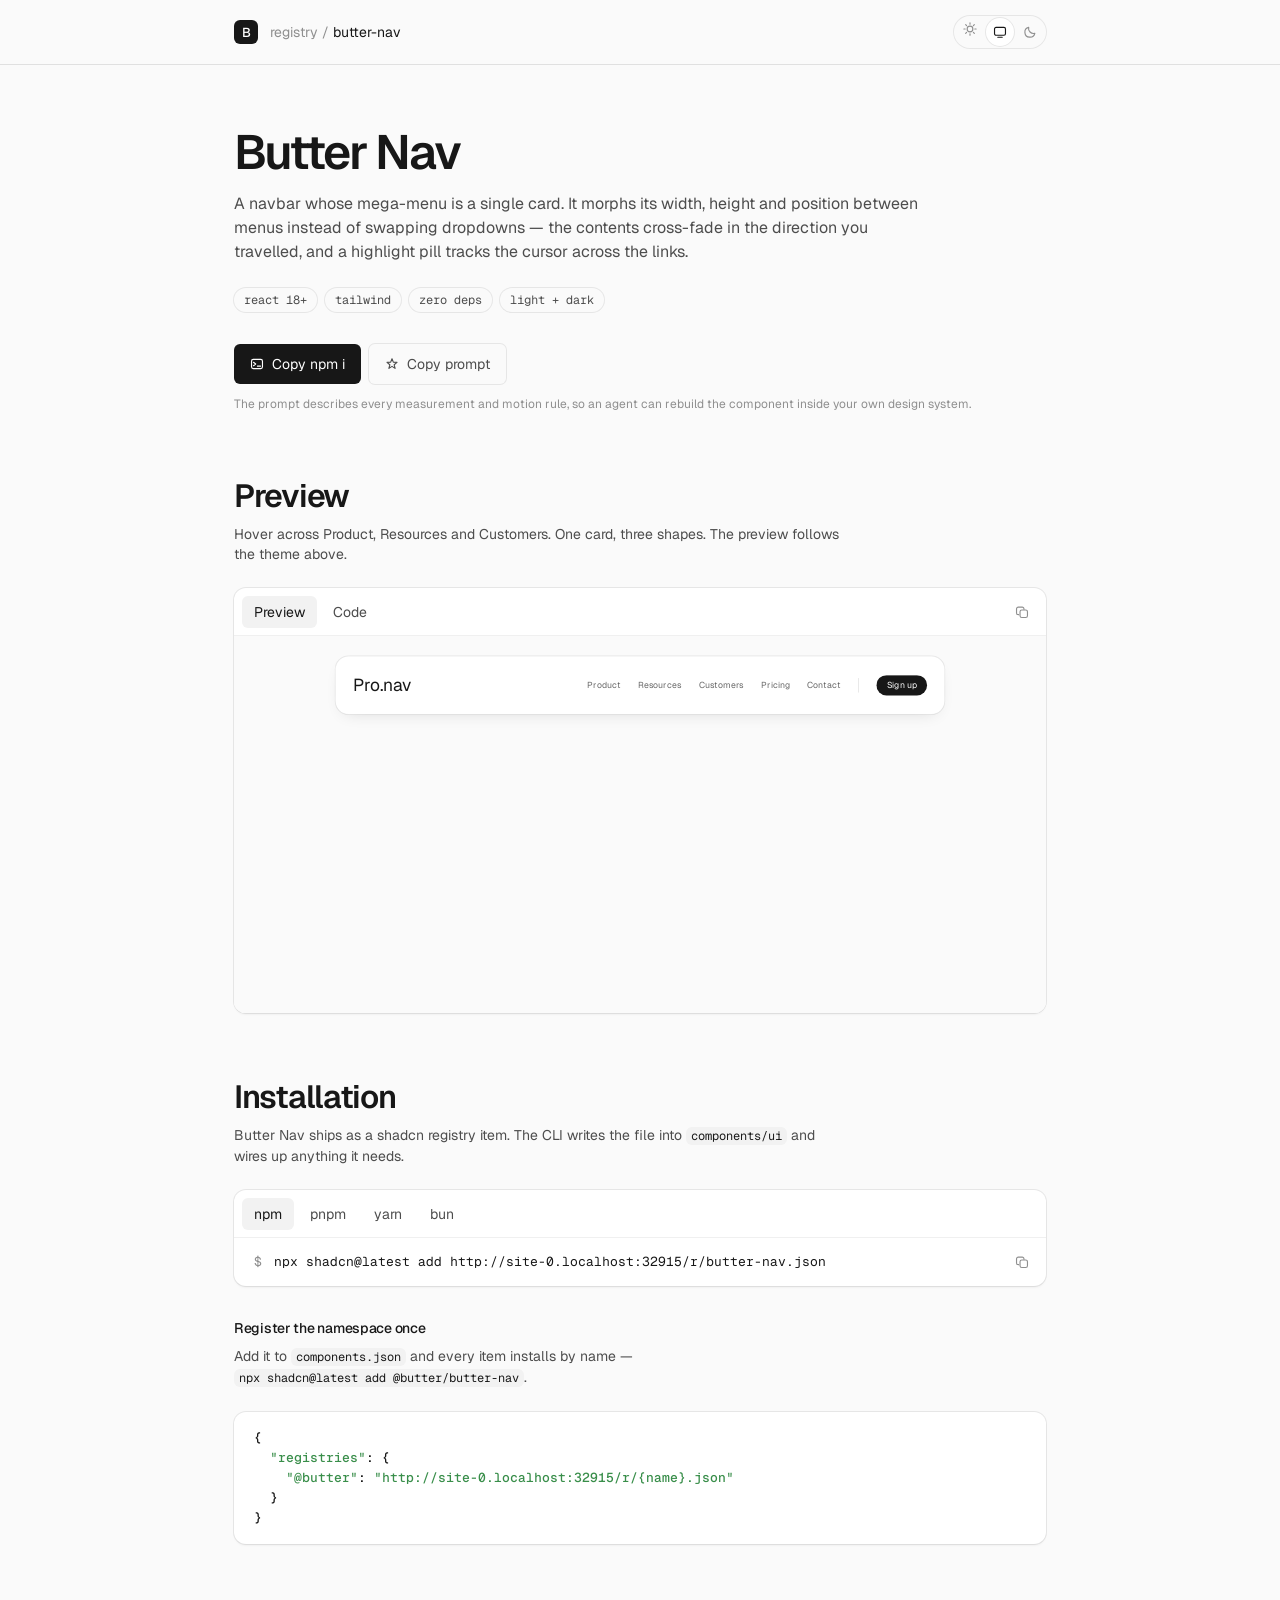
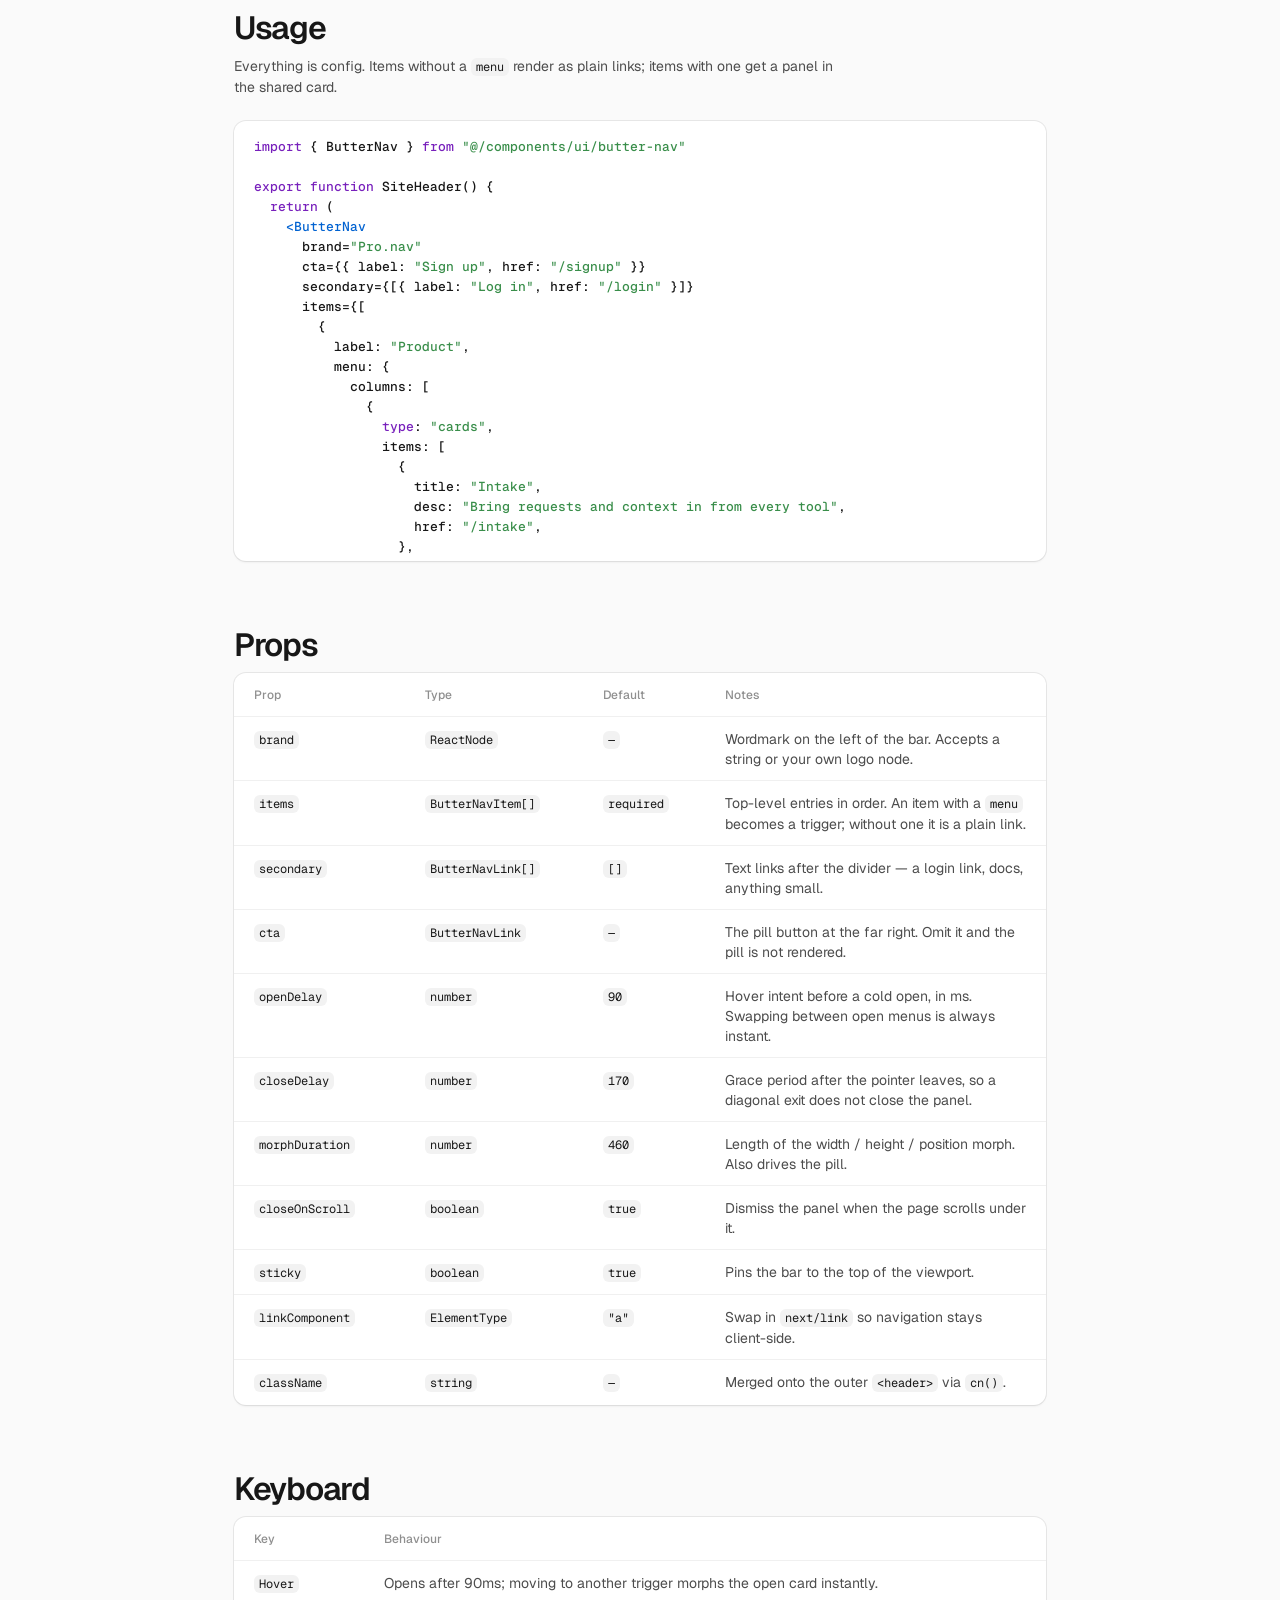
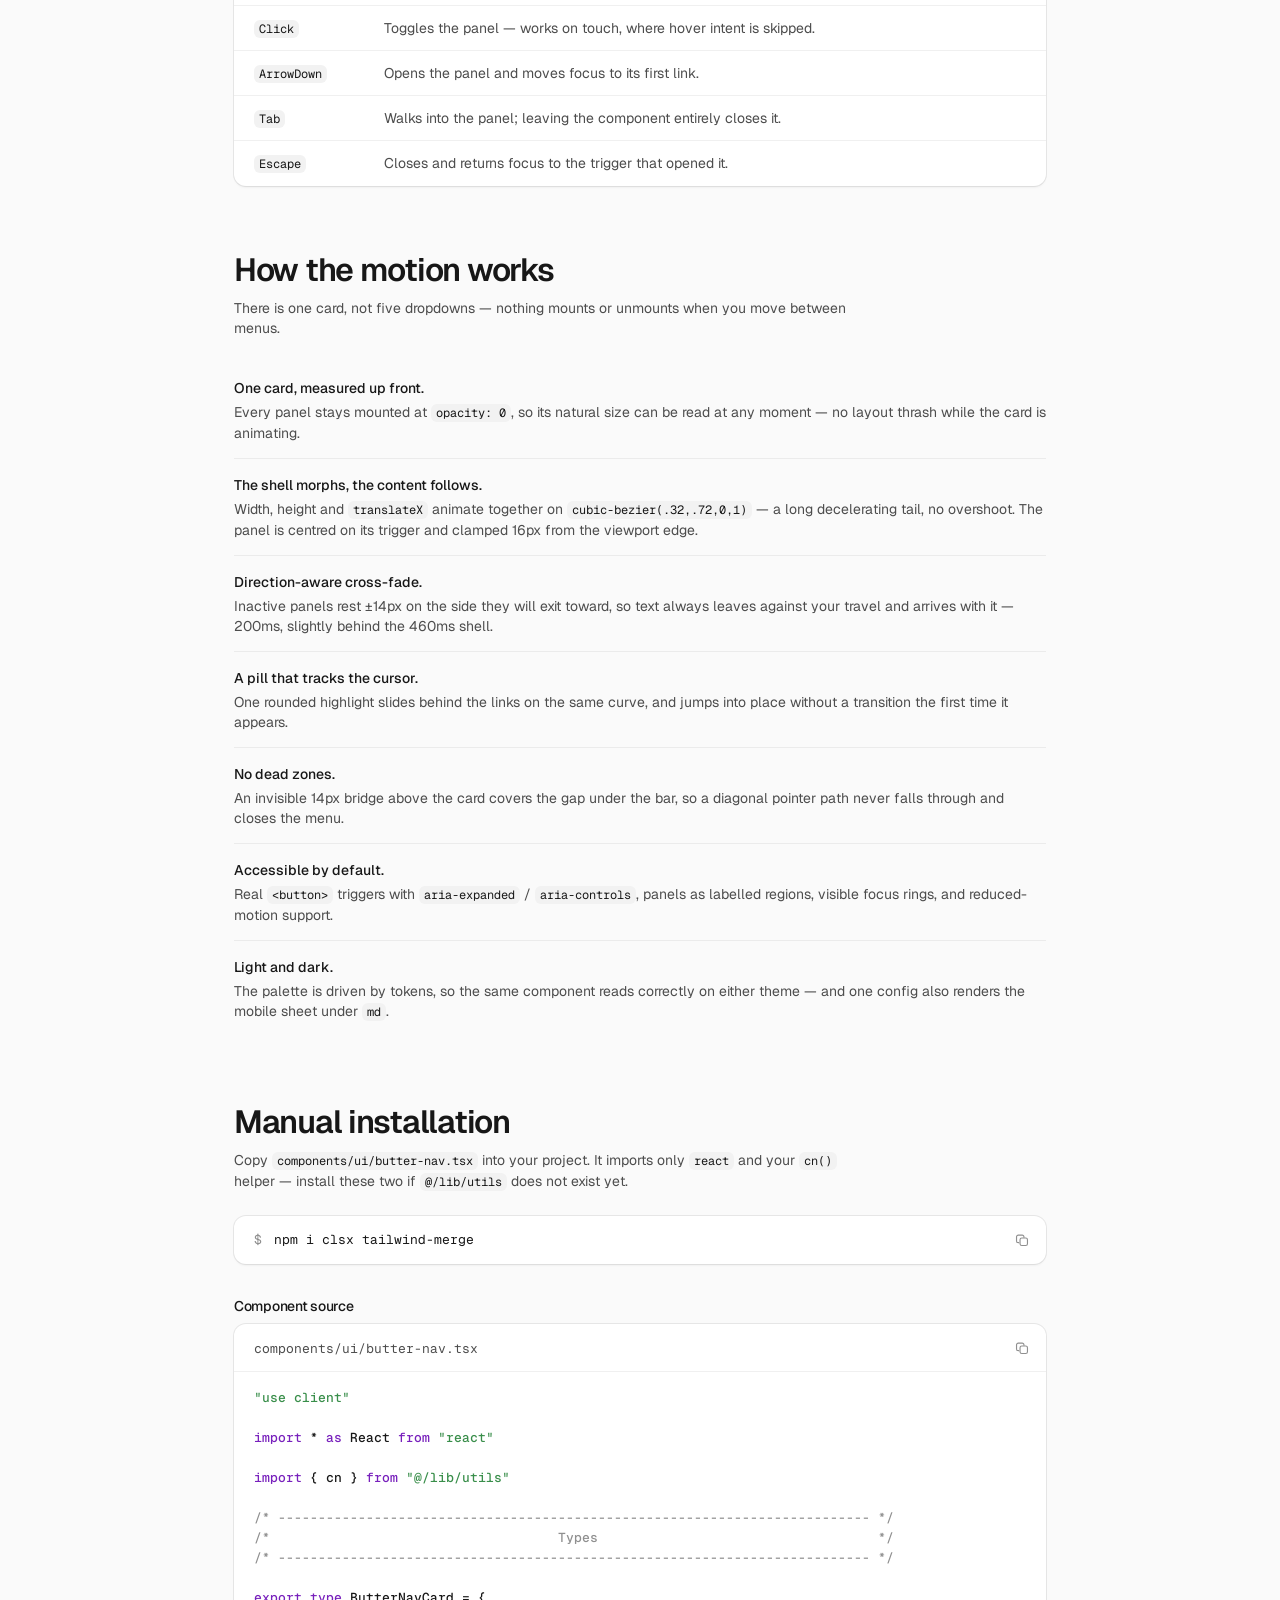
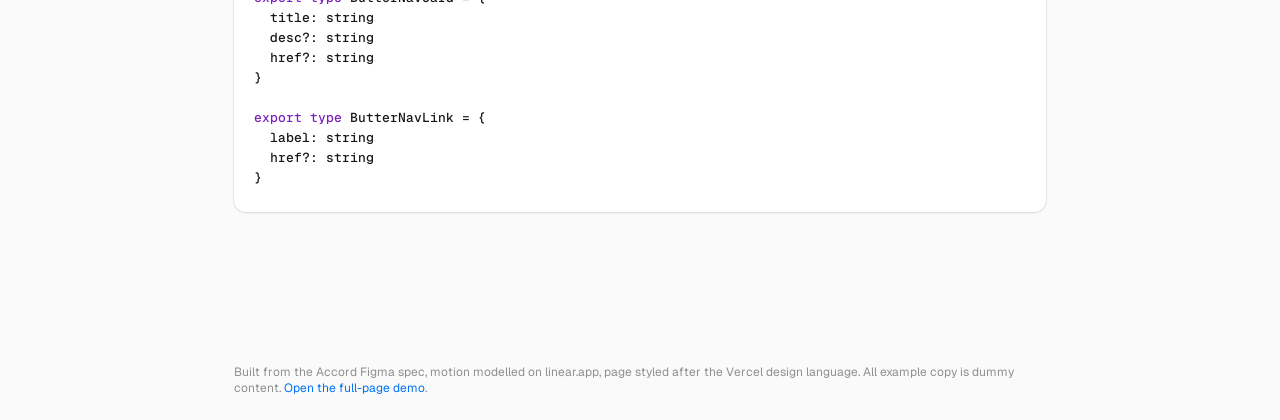
==== index.html @ 91523ca7 "My first component🙌" ====
<!DOCTYPE html>
<html lang="en">
  <head>
    <meta charset="utf-8" />
    <meta name="viewport" content="width=device-width, initial-scale=1" />
    <title>Butter Nav</title>
    <meta
      name="description"
      content="A navbar whose mega-menu is one card that morphs between menus. A shadcn registry component."
    />
    <meta name="theme-color" content="#fafafa" media="(prefers-color-scheme: light)" />
    <meta name="theme-color" content="#0a0a0a" media="(prefers-color-scheme: dark)" />
    <meta property="og:title" content="Butter Nav" />
    <meta
      property="og:description"
      content="A navbar whose mega-menu is one card that morphs between menus. A shadcn registry component."
    />
    <meta property="og:type" content="website" />
    <link rel="icon" id="favicon" href="favicon.svg" type="image/svg+xml" />
    <link rel="preconnect" href="https://fonts.googleapis.com" />
    <link rel="preconnect" href="https://fonts.gstatic.com" crossorigin />
    <link
      href="https://fonts.googleapis.com/css2?family=Geist:wght@400;500;600&family=Geist+Mono:wght@400;500&display=swap"
      rel="stylesheet"
    />
    <script>
      // Applied before first paint so the page never flashes the wrong theme.
      (function () {
        try {
          var saved = localStorage.getItem("butter-nav:theme");
          if (saved === "light" || saved === "dark") {
            document.documentElement.dataset.theme = saved;
          }
        } catch (error) {}
      })();
    </script>
    <style>
      /* ====================================================================
         Tokens — light is the base, dark overrides only the values.
         ==================================================================== */

      :root {
        --bg-100: #fafafa; /* page canvas          */
        --bg-200: #ffffff; /* elevated surfaces    */
        --bg-300: #f2f2f2; /* recessed surfaces    */
        --hover: #ebebeb;

        --text-100: #171717; /* primary            */
        --text-200: #4d4d4d; /* secondary          */
        --text-300: #8f8f8f; /* muted              */

        --accent: #0072f5;
        --focus: #0072f5;

        --border: rgba(0, 0, 0, 0.08);
        --separator: rgba(0, 0, 0, 0.06);

        --shadow-border: 0 0 0 1px var(--border);
        --shadow-small: var(--shadow-border), 0 2px 2px rgba(0, 0, 0, 0.04);
        --shadow-menu: var(--shadow-border), 0 1px 1px rgba(0, 0, 0, 0.02),
          0 4px 8px -4px rgba(0, 0, 0, 0.04), 0 16px 24px -8px rgba(0, 0, 0, 0.06);
        --focus-ring: 0 0 0 2px var(--bg-200), 0 0 0 4px var(--focus);
        --header-shadow: 0 1px 0 0 rgba(0, 0, 0, 0.1);
        --stage: #fafafa; /* the component's own page canvas */

        --syntax-comment: #8f8f8f;
        --syntax-string: #398e4a;
        --syntax-keyword: #7820bc;
        --syntax-tag: #0062d1;
        --syntax-number: #067a6e;

        --sans: "Geist", -apple-system, BlinkMacSystemFont, "Segoe UI", Roboto,
          Helvetica, Arial, sans-serif;
        --mono: "Geist Mono", ui-monospace, SFMono-Regular, "Roboto Mono",
          Menlo, monospace;

        --page: 860px;
        --header-height: 64px;

        --swift: cubic-bezier(0.175, 0.885, 0.32, 1.1);

        color-scheme: light;
      }

      @media (prefers-color-scheme: dark) {
        :root:not([data-theme="light"]) {
          --bg-100: #0a0a0a;
          --bg-200: #0f0f0f;
          --bg-300: #1a1a1a;
          --hover: #1f1f1f;

          --text-100: #ededed;
          --text-200: #a1a1a1;
          --text-300: #8f8f8f;

          --accent: #52a8ff;
          --focus: #0072f5;

          --border: rgba(255, 255, 255, 0.09);
          --separator: rgba(255, 255, 255, 0.06);
          --header-shadow: 0 1px 0 0 rgba(255, 255, 255, 0.08);
          --stage: #0f0f0f;

          --syntax-comment: #8f8f8f;
          --syntax-string: #6cda75;
          --syntax-keyword: #bf89ec;
          --syntax-tag: #52aeff;
          --syntax-number: #45dec5;

          color-scheme: dark;
        }
      }

      :root[data-theme="dark"] {
        --bg-100: #0a0a0a;
        --bg-200: #0f0f0f;
        --bg-300: #1a1a1a;
        --hover: #1f1f1f;

        --text-100: #ededed;
        --text-200: #a1a1a1;
        --text-300: #8f8f8f;

        --accent: #52a8ff;
        --focus: #0072f5;

        --border: rgba(255, 255, 255, 0.09);
        --separator: rgba(255, 255, 255, 0.06);
        --header-shadow: 0 1px 0 0 rgba(255, 255, 255, 0.08);
        --stage: #0f0f0f;

        --syntax-comment: #8f8f8f;
        --syntax-string: #6cda75;
        --syntax-keyword: #bf89ec;
        --syntax-tag: #52aeff;
        --syntax-number: #45dec5;

        color-scheme: dark;
      }

      /* ==================================================================== */

      * {
        box-sizing: border-box;
      }

      /* Hover transitions must not replay when the whole palette swaps. */
      .theme-switching * {
        transition: none !important;
      }

      html {
        scroll-behavior: smooth;
        scroll-padding-top: 96px;
      }

      body {
        margin: 0;
        background: var(--bg-100);
        color: var(--text-100);
        font-family: var(--sans);
        font-size: 16px;
        font-feature-settings: "liga";
        -webkit-font-smoothing: antialiased;
      }

      :focus-visible {
        outline: none;
        box-shadow: var(--focus-ring);
        border-radius: 6px;
      }

      /* ------------------------------------------------------------ header */

      header {
        position: sticky;
        top: 0;
        z-index: 40;
        height: var(--header-height);
        background: var(--bg-100);
        box-shadow: var(--header-shadow);
      }

      .header-inner {
        display: flex;
        align-items: center;
        gap: 12px;
        max-width: var(--page);
        height: 100%;
        margin: 0 auto;
        padding: 0 24px;
      }

      .mark {
        display: grid;
        place-items: center;
        width: 24px;
        height: 24px;
        border-radius: 6px;
        background: var(--text-100);
        color: var(--bg-200);
        font-size: 13px;
        font-weight: 500;
      }

      .crumb {
        font-size: 14px;
        color: var(--text-300);
      }

      .crumb b {
        color: var(--text-100);
        font-weight: 400;
      }

      /* ------------------------------------------------------ theme toggle */

      .theme {
        display: flex;
        gap: 2px;
        margin-left: auto;
        padding: 2px;
        border-radius: 9999px;
        box-shadow: var(--shadow-border);
      }

      .theme button {
        display: grid;
        place-items: center;
        width: 28px;
        height: 28px;
        padding: 0;
        border: 0;
        border-radius: 9999px;
        background: transparent;
        color: var(--text-300);
        cursor: pointer;
      }

      .theme button:hover {
        color: var(--text-100);
      }

      .theme button[aria-pressed="true"] {
        background: var(--bg-200);
        color: var(--text-100);
        box-shadow: var(--shadow-border);
      }

      /* ------------------------------------------------------------ layout */

      main {
        max-width: var(--page);
        margin: 0 auto;
        padding: 64px 24px 128px;
      }

      section {
        margin-top: 64px;
      }

      h1 {
        margin: 0;
        font-size: 48px;
        font-weight: 600;
        line-height: 48px;
        letter-spacing: -2.28px;
      }

      h2 {
        margin: 0 0 8px;
        font-size: 32px;
        font-weight: 600;
        line-height: 40px;
        letter-spacing: -1.28px;
      }

      h3 {
        margin: 32px 0 8px;
        font-size: 14px;
        font-weight: 500;
        line-height: 20px;
        letter-spacing: -0.28px;
      }

      .lede {
        max-width: 64ch;
        margin: 16px 0 0;
        font-size: 16px;
        line-height: 24px;
        color: var(--text-200);
      }

      .sub {
        max-width: 68ch;
        margin: 0 0 24px;
        font-size: 14px;
        line-height: 20px;
        color: var(--text-200);
      }

      .meta {
        display: flex;
        flex-wrap: wrap;
        gap: 8px;
        margin-top: 24px;
      }

      .tag {
        padding: 4px 10px;
        border-radius: 9999px;
        box-shadow: var(--shadow-border);
        font-family: var(--mono);
        font-size: 12px;
        color: var(--text-200);
      }

      a {
        color: var(--accent);
        text-decoration: none;
      }

      /* ----------------------------------------------------------- actions */

      .actions {
        display: flex;
        flex-wrap: wrap;
        gap: 8px;
        margin-top: 32px;
      }

      .btn {
        display: inline-flex;
        align-items: center;
        gap: 8px;
        height: 40px;
        padding: 0 16px;
        border: 0;
        border-radius: 6px;
        background: transparent;
        color: var(--text-200);
        font-family: var(--sans);
        font-size: 14px;
        font-weight: 400;
        line-height: 14px;
        cursor: pointer;
        box-shadow: var(--shadow-border);
        transition: background-color 0.15s linear, color 0.15s linear;
      }

      .btn:hover {
        background: var(--hover);
        color: var(--text-100);
      }

      .btn--primary {
        background: var(--text-100);
        color: var(--bg-200);
        box-shadow: none;
      }

      .btn--primary:hover {
        background: var(--text-200);
        color: var(--bg-200);
      }

      .note {
        margin: 12px 0 0;
        font-size: 12px;
        line-height: 16px;
        color: var(--text-300);
      }

      /* ------------------------------------------------------------- cards */

      .card {
        border-radius: 12px;
        background: var(--bg-200);
        box-shadow: var(--shadow-small);
        overflow: hidden;
      }

      .card-head {
        display: flex;
        align-items: center;
        gap: 4px;
        padding: 8px;
        box-shadow: inset 0 -1px 0 var(--separator);
      }

      .tab {
        height: 32px;
        padding: 0 12px;
        border: 0;
        border-radius: 6px;
        background: transparent;
        color: var(--text-200);
        font-family: var(--sans);
        font-size: 14px;
        line-height: 14px;
        cursor: pointer;
        transition: background-color 0.15s linear, color 0.15s linear;
      }

      .tab:hover {
        background: var(--hover);
        color: var(--text-100);
      }

      .tab[aria-selected="true"] {
        background: var(--bg-300);
        color: var(--text-100);
      }

      .filename {
        padding: 0 12px; /* 8px card-head padding + 12px = the 20px rail */
        font-family: var(--mono);
        font-size: 13px;
        color: var(--text-200);
      }

      .stage {
        position: relative;
        height: 400px;
        overflow: hidden;
        background: var(--stage);
      }

      .stage iframe {
        display: block;
        width: 1120px;
        height: 520px;
        border: 0;
        transform-origin: top left;
      }

      pre {
        margin: 0;
        padding: 16px 20px; /* left edge matches the tab labels above */
        overflow: auto;
        font-family: var(--mono);
        font-size: 13px;
        font-weight: 500;
        line-height: 20px;
        tab-size: 2;
      }

      pre.tall {
        max-height: 440px;
      }

      .cmd {
        display: flex;
        align-items: center;
        gap: 12px;
        padding: 8px 8px 8px 20px; /* icon button lines up with the head row */
        font-family: var(--mono);
        font-size: 13px;
        line-height: 20px;
      }

      .cmd .prompt {
        color: var(--text-300);
      }

      .cmd code {
        flex: 1;
        overflow: auto;
        white-space: nowrap;
        font-family: var(--mono);
      }

      .icon-btn {
        display: grid;
        place-items: center;
        flex: none;
        width: 32px;
        height: 32px;
        padding: 0;
        border: 0;
        border: 0;
        border-radius: 6px;
        background: transparent;
        color: var(--text-300);
        cursor: pointer;
        transition: background-color 0.15s linear, color 0.15s linear;
      }

      .icon-btn:hover {
        background: var(--hover);
        color: var(--text-100);
      }

      /* ------------------------------------------------------------ tables */

      table {
        width: 100%;
        border-collapse: collapse;
        font-size: 14px;
        line-height: 20px;
        table-layout: fixed;
      }

      col.col-prop {
        width: 21%;
      }

      col.col-type {
        width: 22%;
      }

      col.col-default {
        width: 15%;
      }

      col.col-key {
        width: 16%;
      }

      td code,
      th {
        overflow-wrap: anywhere;
      }

      th {
        padding: 12px 20px;
        box-shadow: inset 0 -1px 0 var(--separator);
        font-size: 12px;
        font-weight: 500;
        color: var(--text-300);
        text-align: left;
      }

      td {
        padding: 12px 20px;
        box-shadow: inset 0 -1px 0 var(--separator);
        vertical-align: top;
        color: var(--text-200);
      }

      tr:last-child td {
        box-shadow: none;
      }

      td:first-child {
        color: var(--text-100);
      }

      code {
        font-family: var(--mono);
        font-size: 13px;
      }

      td code,
      li code,
      p code {
        padding: 1px 5px;
        border-radius: 6px;
        background: var(--bg-300);
        font-size: 12px;
        color: var(--text-100);
        white-space: nowrap;
      }

      /* -------------------------------------------------------------- list */

      ul.notes {
        margin: 0;
        padding: 0;
        list-style: none;
      }

      ul.notes li {
        padding: 16px 0;
        box-shadow: inset 0 -1px 0 var(--separator);
        font-size: 14px;
        line-height: 20px;
        color: var(--text-200);
      }

      ul.notes li:last-child {
        box-shadow: none;
      }

      ul.notes b {
        display: block;
        margin-bottom: 4px;
        color: var(--text-100);
        font-weight: 500;
      }

      /* ------------------------------------------------------------ syntax */

      .t-com {
        color: var(--syntax-comment);
      }
      .t-str {
        color: var(--syntax-string);
      }
      .t-key {
        color: var(--syntax-keyword);
      }
      .t-tag {
        color: var(--syntax-tag);
      }
      .t-num {
        color: var(--syntax-number);
      }

      /* ------------------------------------------------------------- toast */

      .toast {
        position: fixed;
        left: 50%;
        bottom: 32px;
        z-index: 90;
        padding: 8px 16px;
        border-radius: 9999px;
        background: var(--bg-200);
        box-shadow: var(--shadow-menu);
        font-size: 14px;
        line-height: 20px;
        opacity: 0;
        transform: translateX(-50%) scale(0.96);
        pointer-events: none;
        transition: opacity 0.2s linear, transform 0.2s var(--swift);
      }

      .toast.show {
        opacity: 1;
        transform: translateX(-50%) scale(1);
      }

      footer {
        max-width: var(--page);
        margin: 0 auto;
        padding: 24px;
        font-size: 12px;
        line-height: 16px;
        color: var(--text-300);
      }

      @media (max-width: 600px) {
        main {
          padding: 40px 16px 96px;
        }
        h1 {
          font-size: 32px;
          line-height: 36px;
          letter-spacing: -1.28px;
        }
        h2 {
          font-size: 24px;
          line-height: 32px;
          letter-spacing: -0.96px;
        }
      }
    </style>
  </head>

  <body>
    <header>
      <div class="header-inner">
        <span class="mark">B</span>
        <span class="crumb">registry / <b>butter-nav</b></span>

        <div class="theme" role="group" aria-label="Theme">
          <button type="button" data-theme-set="light" aria-pressed="false" title="Light">
            <svg width="14" height="14" viewBox="0 0 16 16" fill="none" aria-hidden="true">
              <circle cx="8" cy="8" r="3.25" stroke="currentColor" stroke-width="1.3"/>
              <path d="M8 1v1.5M8 13.5V15M15 8h-1.5M2.5 8H1M12.95 3.05l-1.06 1.06M4.11 11.89l-1.06 1.06M12.95 12.95l-1.06-1.06M4.11 4.11L3.05 3.05" stroke="currentColor" stroke-width="1.3" stroke-linecap="round"/>
            </svg>
            <span class="sr-only"></span>
          </button>
          <button type="button" data-theme-set="system" aria-pressed="true" title="System">
            <svg width="14" height="14" viewBox="0 0 16 16" fill="none" aria-hidden="true">
              <rect x="1.75" y="2.75" width="12.5" height="9" rx="1.75" stroke="currentColor" stroke-width="1.3"/>
              <path d="M5.5 14h5" stroke="currentColor" stroke-width="1.3" stroke-linecap="round"/>
            </svg>
          </button>
          <button type="button" data-theme-set="dark" aria-pressed="false" title="Dark">
            <svg width="14" height="14" viewBox="0 0 16 16" fill="none" aria-hidden="true">
              <path d="M13.5 9.5A5.75 5.75 0 016.5 2.6a5.75 5.75 0 107 6.9z" stroke="currentColor" stroke-width="1.3" stroke-linejoin="round"/>
            </svg>
          </button>
        </div>
      </div>
    </header>

    <main>
      <h1>Butter Nav</h1>
      <p class="lede">
        A navbar whose mega-menu is a single card. It morphs its width, height
        and position between menus instead of swapping dropdowns — the contents
        cross-fade in the direction you travelled, and a highlight pill tracks
        the cursor across the links.
      </p>

      <div class="meta">
        <span class="tag">react 18+</span>
        <span class="tag">tailwind</span>
        <span class="tag">zero deps</span>
        <span class="tag">light + dark</span>
      </div>

      <div class="actions">
        <button class="btn btn--primary" data-copy="cli">
          <svg width="14" height="14" viewBox="0 0 16 16" fill="none" aria-hidden="true">
            <path d="M4 6l2.5 2L4 10M8.5 10.5H12" stroke="currentColor" stroke-width="1.3" stroke-linecap="round" stroke-linejoin="round"/>
            <rect x="1.75" y="2.75" width="12.5" height="10.5" rx="2" stroke="currentColor" stroke-width="1.3"/>
          </svg>
          Copy npm i
        </button>
        <button class="btn" data-copy="prompt">
          <svg width="14" height="14" viewBox="0 0 16 16" fill="none" aria-hidden="true">
            <path d="M8 2l1.5 3.9 4.2.3-3.2 2.7 1 4.1L8 10.7 4.5 13l1-4.1L2.3 6.2l4.2-.3L8 2z" stroke="currentColor" stroke-width="1.3" stroke-linejoin="round"/>
          </svg>
          Copy prompt
        </button>
      </div>
      <p class="note">
        The prompt describes every measurement and motion rule, so an agent can
        rebuild the component inside your own design system.
      </p>

      <!-- --------------------------------------------------- preview -->
      <section id="preview">
        <h2>Preview</h2>
        <p class="sub">
          Hover across Product, Resources and Customers. One card, three shapes.
          The preview follows the theme above.
        </p>
        <div class="card">
          <div class="card-head" role="tablist">
            <button class="tab" role="tab" aria-selected="true" data-pane="live">
              Preview
            </button>
            <button class="tab" role="tab" aria-selected="false" data-pane="code">
              Code
            </button>
            <button class="icon-btn" style="margin-left: auto" data-copy="usage" aria-label="Copy usage">
              <svg width="14" height="14" viewBox="0 0 16 16" fill="none" aria-hidden="true">
                <rect x="5.75" y="5.75" width="8.5" height="8.5" rx="2" stroke="currentColor" stroke-width="1.3"/>
                <path d="M10.25 5.5v-1a2 2 0 00-2-2h-4.5a2 2 0 00-2 2v4.5a2 2 0 002 2h1" stroke="currentColor" stroke-width="1.3"/>
              </svg>
            </button>
          </div>
          <div data-pane-body="live" class="stage">
            <iframe id="preview-frame" src="preview.html" title="Butter Nav preview"></iframe>
          </div>
          <div data-pane-body="code" hidden>
            <pre class="tall"><code id="usage-code"></code></pre>
          </div>
        </div>
      </section>

      <!-- ---------------------------------------------- installation -->
      <section id="installation">
        <h2>Installation</h2>
        <p class="sub">
          Butter Nav ships as a shadcn registry item. The CLI writes the file
          into <code>components/ui</code> and wires up anything it needs.
        </p>

        <div class="card">
          <div class="card-head">
            <button class="tab" aria-selected="true" data-pm="npm">npm</button>
            <button class="tab" aria-selected="false" data-pm="pnpm">pnpm</button>
            <button class="tab" aria-selected="false" data-pm="yarn">yarn</button>
            <button class="tab" aria-selected="false" data-pm="bun">bun</button>
          </div>
          <div class="cmd">
            <span class="prompt">$</span>
            <code id="cli-cmd"></code>
            <button class="icon-btn" data-copy="cli" aria-label="Copy command">
              <svg width="14" height="14" viewBox="0 0 16 16" fill="none" aria-hidden="true">
                <rect x="5.75" y="5.75" width="8.5" height="8.5" rx="2" stroke="currentColor" stroke-width="1.3"/>
                <path d="M10.25 5.5v-1a2 2 0 00-2-2h-4.5a2 2 0 00-2 2v4.5a2 2 0 002 2h1" stroke="currentColor" stroke-width="1.3"/>
              </svg>
            </button>
          </div>
        </div>

        <h3>Register the namespace once</h3>
        <p class="sub">
          Add it to <code>components.json</code> and every item installs by name
          — <code>npx shadcn@latest add @butter/butter-nav</code>.
        </p>
        <div class="card">
          <pre><code id="registry-code"></code></pre>
        </div>
      </section>

      <!-- ----------------------------------------------------- usage -->
      <section id="usage">
        <h2>Usage</h2>
        <p class="sub">
          Everything is config. Items without a <code>menu</code> render as
          plain links; items with one get a panel in the shared card.
        </p>
        <div class="card">
          <pre class="tall"><code id="usage-code-2"></code></pre>
        </div>
      </section>

      <!-- ----------------------------------------------------- props -->
      <section id="props">
        <h2>Props</h2>
        <div class="card">
          <table>
            <colgroup>
              <col class="col-prop" />
              <col class="col-type" />
              <col class="col-default" />
              <col />
            </colgroup>
            <thead>
              <tr>
                <th>Prop</th>
                <th>Type</th>
                <th>Default</th>
                <th>Notes</th>
              </tr>
            </thead>
            <tbody id="props-body"></tbody>
          </table>
        </div>
      </section>

      <!-- -------------------------------------------------- keyboard -->
      <section id="keyboard">
        <h2>Keyboard</h2>
        <div class="card">
          <table>
            <colgroup>
              <col class="col-key" />
              <col />
            </colgroup>
            <thead>
              <tr>
                <th>Key</th>
                <th>Behaviour</th>
              </tr>
            </thead>
            <tbody id="keys-body"></tbody>
          </table>
        </div>
      </section>

      <!-- ----------------------------------------------------- notes -->
      <section id="motion">
        <h2>How the motion works</h2>
        <p class="sub">
          There is one card, not five dropdowns — nothing mounts or unmounts
          when you move between menus.
        </p>
        <ul class="notes" id="notes-list"></ul>
      </section>

      <!-- ---------------------------------------------------- manual -->
      <section id="manual">
        <h2>Manual installation</h2>
        <p class="sub">
          Copy <code>components/ui/butter-nav.tsx</code> into your project. It
          imports only <code>react</code> and your <code>cn()</code> helper —
          install these two if <code>@/lib/utils</code> does not exist yet.
        </p>
        <div class="card">
          <div class="cmd">
            <span class="prompt">$</span>
            <code>npm i clsx tailwind-merge</code>
            <button class="icon-btn" data-copy="deps" aria-label="Copy command">
              <svg width="14" height="14" viewBox="0 0 16 16" fill="none" aria-hidden="true">
                <rect x="5.75" y="5.75" width="8.5" height="8.5" rx="2" stroke="currentColor" stroke-width="1.3"/>
                <path d="M10.25 5.5v-1a2 2 0 00-2-2h-4.5a2 2 0 00-2 2v4.5a2 2 0 002 2h1" stroke="currentColor" stroke-width="1.3"/>
              </svg>
            </button>
          </div>
        </div>

        <h3>Component source</h3>
        <div class="card">
          <div class="card-head">
            <span class="filename">components/ui/butter-nav.tsx</span>
            <button class="icon-btn" style="margin-left: auto" data-copy="source" aria-label="Copy source">
              <svg width="14" height="14" viewBox="0 0 16 16" fill="none" aria-hidden="true">
                <rect x="5.75" y="5.75" width="8.5" height="8.5" rx="2" stroke="currentColor" stroke-width="1.3"/>
                <path d="M10.25 5.5v-1a2 2 0 00-2-2h-4.5a2 2 0 00-2 2v4.5a2 2 0 002 2h1" stroke="currentColor" stroke-width="1.3"/>
              </svg>
            </button>
          </div>
          <pre class="tall"><code id="source-code">Loading source…</code></pre>
        </div>
      </section>
    </main>

    <footer>
      Built from the Accord Figma spec, motion modelled on linear.app, page
      styled after the Vercel design language. All example copy is dummy
      content. <a href="demo.html">Open the full-page demo</a>.
    </footer>

    <div class="toast" id="toast" role="status" aria-live="polite">Copied</div>

    <script>
      /* ------------------------------------------------------- theme ---- */
      const THEME_KEY = "butter-nav:theme";
      const frame = document.getElementById("preview-frame");
      const favicon = document.getElementById("favicon");
      const systemDark = window.matchMedia("(prefers-color-scheme: dark)");

      // The tab dot inverts with the resolved theme.
      function paintFavicon(mode) {
        const dark = mode === "dark" || (mode === "system" && systemDark.matches);
        const fill = dark ? "#ededed" : "#171717";
        favicon.href =
          "data:image/svg+xml," +
          encodeURIComponent(
            '<svg xmlns="http://www.w3.org/2000/svg" viewBox="0 0 32 32">' +
              '<circle cx="16" cy="16" r="9" fill="' + fill + '"/></svg>'
          );
      }

      function readTheme() {
        try {
          return localStorage.getItem(THEME_KEY) || "system";
        } catch (error) {
          return "system";
        }
      }

      function setTheme(mode) {
        document.documentElement.classList.add("theme-switching");
        window.setTimeout(
          () => document.documentElement.classList.remove("theme-switching"),
          60
        );

        if (mode === "system") {
          delete document.documentElement.dataset.theme;
        } else {
          document.documentElement.dataset.theme = mode;
        }

        try {
          if (mode === "system") localStorage.removeItem(THEME_KEY);
          else localStorage.setItem(THEME_KEY, mode);
        } catch (error) {}

        document.querySelectorAll("[data-theme-set]").forEach((button) => {
          button.setAttribute(
            "aria-pressed",
            String(button.dataset.themeSet === mode)
          );
        });

        paintFavicon(mode);

        // Keep the preview in the same theme as the page.
        if (frame && frame.contentWindow) {
          frame.contentWindow.postMessage(
            { type: "butter-nav:theme", theme: mode === "system" ? null : mode },
            "*"
          );
        }
      }

      document.querySelectorAll("[data-theme-set]").forEach((button) => {
        button.addEventListener("click", () => setTheme(button.dataset.themeSet));
      });

      setTheme(readTheme());
      frame.addEventListener("load", () => setTheme(readTheme()));

      // Follow the OS while the toggle is on "system".
      systemDark.addEventListener("change", () => {
        if (readTheme() === "system") setTheme("system");
      });

      /* ------------------------------------------------------ syntax ---- */
      const KEYWORDS =
        "import|from|export|default|const|let|var|function|return|type|interface|extends|new|await|async|if|else|for|of|in|null|true|false|as|void";

      function highlight(source) {
        const escaped = source
          .replace(/&/g, "&amp;")
          .replace(/</g, "&lt;")
          .replace(/>/g, "&gt;");

        return escaped.replace(
          new RegExp(
            "(\\/\\*[\\s\\S]*?\\*\\/|\\/\\/[^\\n]*)" +
              "|(\"(?:[^\"\\\\\\n]|\\\\.)*\"|'(?:[^'\\\\\\n]|\\\\.)*'|`(?:[^`\\\\]|\\\\.)*`)" +
              "|(&lt;\\/?[A-Z][\\w.]*)" +
              "|\\b(" + KEYWORDS + ")\\b" +
              "|\\b(\\d+(?:\\.\\d+)?)\\b",
            "g"
          ),
          (m, com, str, tag, key, num) => {
            if (com) return '<span class="t-com">' + com + "</span>";
            if (str) return '<span class="t-str">' + str + "</span>";
            if (tag) return '<span class="t-tag">' + tag + "</span>";
            if (key) return '<span class="t-key">' + key + "</span>";
            if (num) return '<span class="t-num">' + num + "</span>";
            return m;
          }
        );
      }

      /* ------------------------------------------------------ content --- */
      // Served from the deployed origin, so the copied command always works.
      const ORIGIN = location.protocol.startsWith("http")
        ? location.origin
        : "https://your-registry.dev";
      const REGISTRY_URL = ORIGIN + "/r/butter-nav.json";

      const CLI = {
        npm: "npx shadcn@latest add " + REGISTRY_URL,
        pnpm: "pnpm dlx shadcn@latest add " + REGISTRY_URL,
        yarn: "yarn dlx shadcn@latest add " + REGISTRY_URL,
        bun: "bunx --bun shadcn@latest add " + REGISTRY_URL,
      };

      const REGISTRY_SNIPPET = [
        "{",
        '  "registries": {',
        '    "@butter": "' + ORIGIN + '/r/{name}.json"',
        "  }",
        "}",
      ].join("\n");

      const USAGE = `import { ButterNav } from "@/components/ui/butter-nav"

export function SiteHeader() {
  return (
    <ButterNav
      brand="Pro.nav"
      cta={{ label: "Sign up", href: "/signup" }}
      secondary={[{ label: "Log in", href: "/login" }]}
      items={[
        {
          label: "Product",
          menu: {
            columns: [
              {
                type: "cards",
                items: [
                  {
                    title: "Intake",
                    desc: "Bring requests and context in from every tool",
                    href: "/intake",
                  },
                  {
                    title: "Plan and monitor",
                    desc: "Set the plan and follow it from idea to launch",
                    href: "/plan",
                  },
                ],
              },
              {
                type: "links",
                items: [
                  { label: "Changelog", href: "/changelog" },
                  { label: "Security", href: "/security" },
                ],
              },
            ],
            footer: {
              badge: "New",
              text: "Priority inbox",
              cta: { label: "Learn more", href: "/inbox" },
            },
          },
        },
        { label: "Pricing", href: "/pricing" },
      ]}
    />
  )
}`;

      const PROPS = [
        ["brand", "ReactNode", "—", "Wordmark on the left of the bar. Accepts a string or your own logo node."],
        ["items", "ButterNavItem[]", "required", "Top-level entries in order. An item with a <code>menu</code> becomes a trigger; without one it is a plain link."],
        ["secondary", "ButterNavLink[]", "[]", "Text links after the divider — a login link, docs, anything small."],
        ["cta", "ButterNavLink", "—", "The pill button at the far right. Omit it and the pill is not rendered."],
        ["openDelay", "number", "90", "Hover intent before a cold open, in ms. Swapping between open menus is always instant."],
        ["closeDelay", "number", "170", "Grace period after the pointer leaves, so a diagonal exit does not close the panel."],
        ["morphDuration", "number", "460", "Length of the width / height / position morph. Also drives the pill."],
        ["closeOnScroll", "boolean", "true", "Dismiss the panel when the page scrolls under it."],
        ["sticky", "boolean", "true", "Pins the bar to the top of the viewport."],
        ["linkComponent", "ElementType", "\"a\"", "Swap in <code>next/link</code> so navigation stays client-side."],
        ["className", "string", "—", "Merged onto the outer <code>&lt;header&gt;</code> via <code>cn()</code>."],
      ];

      const KEYS = [
        ["Hover", "Opens after 90ms; moving to another trigger morphs the open card instantly."],
        ["Click", "Toggles the panel — works on touch, where hover intent is skipped."],
        ["ArrowDown", "Opens the panel and moves focus to its first link."],
        ["Tab", "Walks into the panel; leaving the component entirely closes it."],
        ["Escape", "Closes and returns focus to the trigger that opened it."],
      ];

      const NOTES = [
        ["One card, measured up front.", "Every panel stays mounted at <code>opacity: 0</code>, so its natural size can be read at any moment — no layout thrash while the card is animating."],
        ["The shell morphs, the content follows.", "Width, height and <code>translateX</code> animate together on <code>cubic-bezier(.32,.72,0,1)</code> — a long decelerating tail, no overshoot. The panel is centred on its trigger and clamped 16px from the viewport edge."],
        ["Direction-aware cross-fade.", "Inactive panels rest ±14px on the side they will exit toward, so text always leaves against your travel and arrives with it — 200ms, slightly behind the 460ms shell."],
        ["A pill that tracks the cursor.", "One rounded highlight slides behind the links on the same curve, and jumps into place without a transition the first time it appears."],
        ["No dead zones.", "An invisible 14px bridge above the card covers the gap under the bar, so a diagonal pointer path never falls through and closes the menu."],
        ["Accessible by default.", "Real <code>&lt;button&gt;</code> triggers with <code>aria-expanded</code> / <code>aria-controls</code>, panels as labelled regions, visible focus rings, and reduced-motion support."],
        ["Light and dark.", "The palette is driven by tokens, so the same component reads correctly on either theme — and one config also renders the mobile sheet under <code>md</code>."],
      ];

      /* -------------------------------------------------------- render -- */
      document.getElementById("usage-code").innerHTML = highlight(USAGE);
      document.getElementById("usage-code-2").innerHTML = highlight(USAGE);
      document.getElementById("registry-code").innerHTML = highlight(REGISTRY_SNIPPET);

      document.getElementById("props-body").innerHTML = PROPS.map(
        (row) =>
          "<tr><td><code>" + row[0] + "</code></td><td><code>" + row[1] +
          "</code></td><td><code>" + row[2] + "</code></td><td>" + row[3] + "</td></tr>"
      ).join("");

      document.getElementById("keys-body").innerHTML = KEYS.map(
        (row) => "<tr><td><code>" + row[0] + "</code></td><td>" + row[1] + "</td></tr>"
      ).join("");

      document.getElementById("notes-list").innerHTML = NOTES.map(
        (row) => "<li><b>" + row[0] + "</b>" + row[1] + "</li>"
      ).join("");

      /* ------------------------------------------------ preview scale -- */
      const stage = document.querySelector(".stage");

      function fitPreview() {
        const scale = Math.min(1, stage.clientWidth / 1120);
        frame.style.transform = "scale(" + scale + ")";
        stage.style.height = Math.round(520 * scale) + "px";
      }

      fitPreview();
      window.addEventListener("resize", fitPreview);

      /* ------------------------------------------------------- pm tabs -- */
      const cliEl = document.getElementById("cli-cmd");
      let currentCli = CLI.npm;
      cliEl.textContent = currentCli;

      document.querySelectorAll("[data-pm]").forEach((tab) => {
        tab.addEventListener("click", () => {
          document
            .querySelectorAll("[data-pm]")
            .forEach((t) => t.setAttribute("aria-selected", "false"));
          tab.setAttribute("aria-selected", "true");
          currentCli = CLI[tab.dataset.pm];
          cliEl.textContent = currentCli;
        });
      });

      /* ----------------------------------------------------- pane tabs -- */
      document.querySelectorAll("[data-pane]").forEach((tab) => {
        tab.addEventListener("click", () => {
          document.querySelectorAll("[data-pane]").forEach((t) => {
            t.setAttribute("aria-selected", String(t === tab));
            document.querySelector(
              '[data-pane-body="' + t.dataset.pane + '"]'
            ).hidden = t !== tab;
          });
          if (tab.dataset.pane === "live") fitPreview();
        });
      });

      /* ------------------------------------------------------- sources -- */
      let SOURCE = "";
      let PROMPT = "";

      fetch("components/ui/butter-nav.tsx")
        .then((r) => (r.ok ? r.text() : Promise.reject()))
        .then((text) => {
          SOURCE = text;
          document.getElementById("source-code").innerHTML = highlight(text);
        })
        .catch(() => {
          document.getElementById("source-code").textContent =
            "Serve this page over http (python -m http.server) to load the source.";
        });

      fetch("prompt.md")
        .then((r) => (r.ok ? r.text() : Promise.reject()))
        .then((text) => {
          PROMPT = text;
        })
        .catch(() => {});

      /* ---------------------------------------------------------- copy -- */
      const toast = document.getElementById("toast");
      let toastTimer;

      function flash(message) {
        toast.textContent = message;
        toast.classList.add("show");
        clearTimeout(toastTimer);
        toastTimer = setTimeout(() => toast.classList.remove("show"), 1800);
      }

      async function copy(text, label) {
        try {
          await navigator.clipboard.writeText(text);
        } catch (error) {
          const area = document.createElement("textarea");
          area.value = text;
          area.style.position = "fixed";
          area.style.opacity = "0";
          document.body.appendChild(area);
          area.select();
          document.execCommand("copy");
          area.remove();
        }
        flash(label);
      }

      document.querySelectorAll("[data-copy]").forEach((button) => {
        button.addEventListener("click", () => {
          const kind = button.dataset.copy;
          if (kind === "cli") copy(currentCli, "Install command copied");
          else if (kind === "prompt")
            copy(
              PROMPT || "",
              PROMPT ? "Prompt copied" : "Prompt is still loading"
            );
          else if (kind === "usage") copy(USAGE, "Usage snippet copied");
          else if (kind === "deps") copy("npm i clsx tailwind-merge", "Command copied");
          else if (kind === "source")
            copy(SOURCE || "", SOURCE ? "Source copied" : "Source not loaded");
        });
      });
    </script>
  </body>
</html>
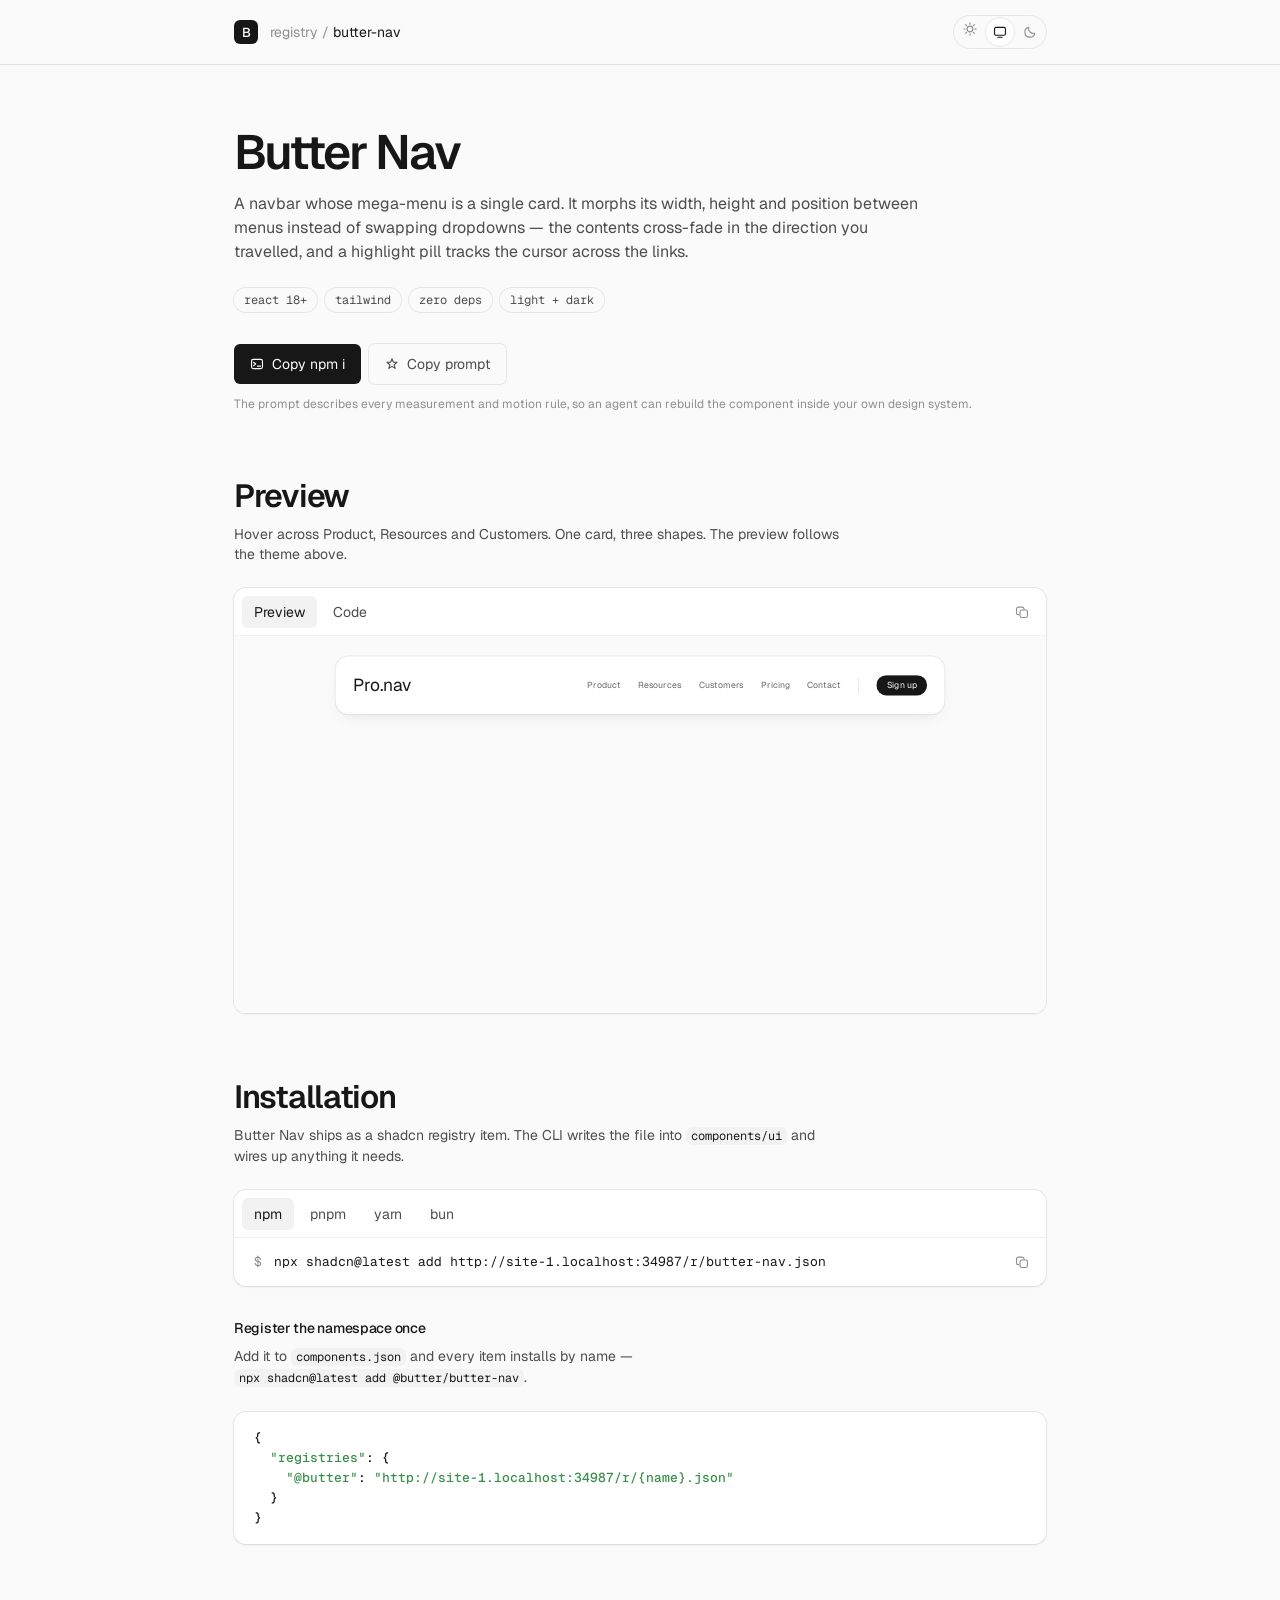
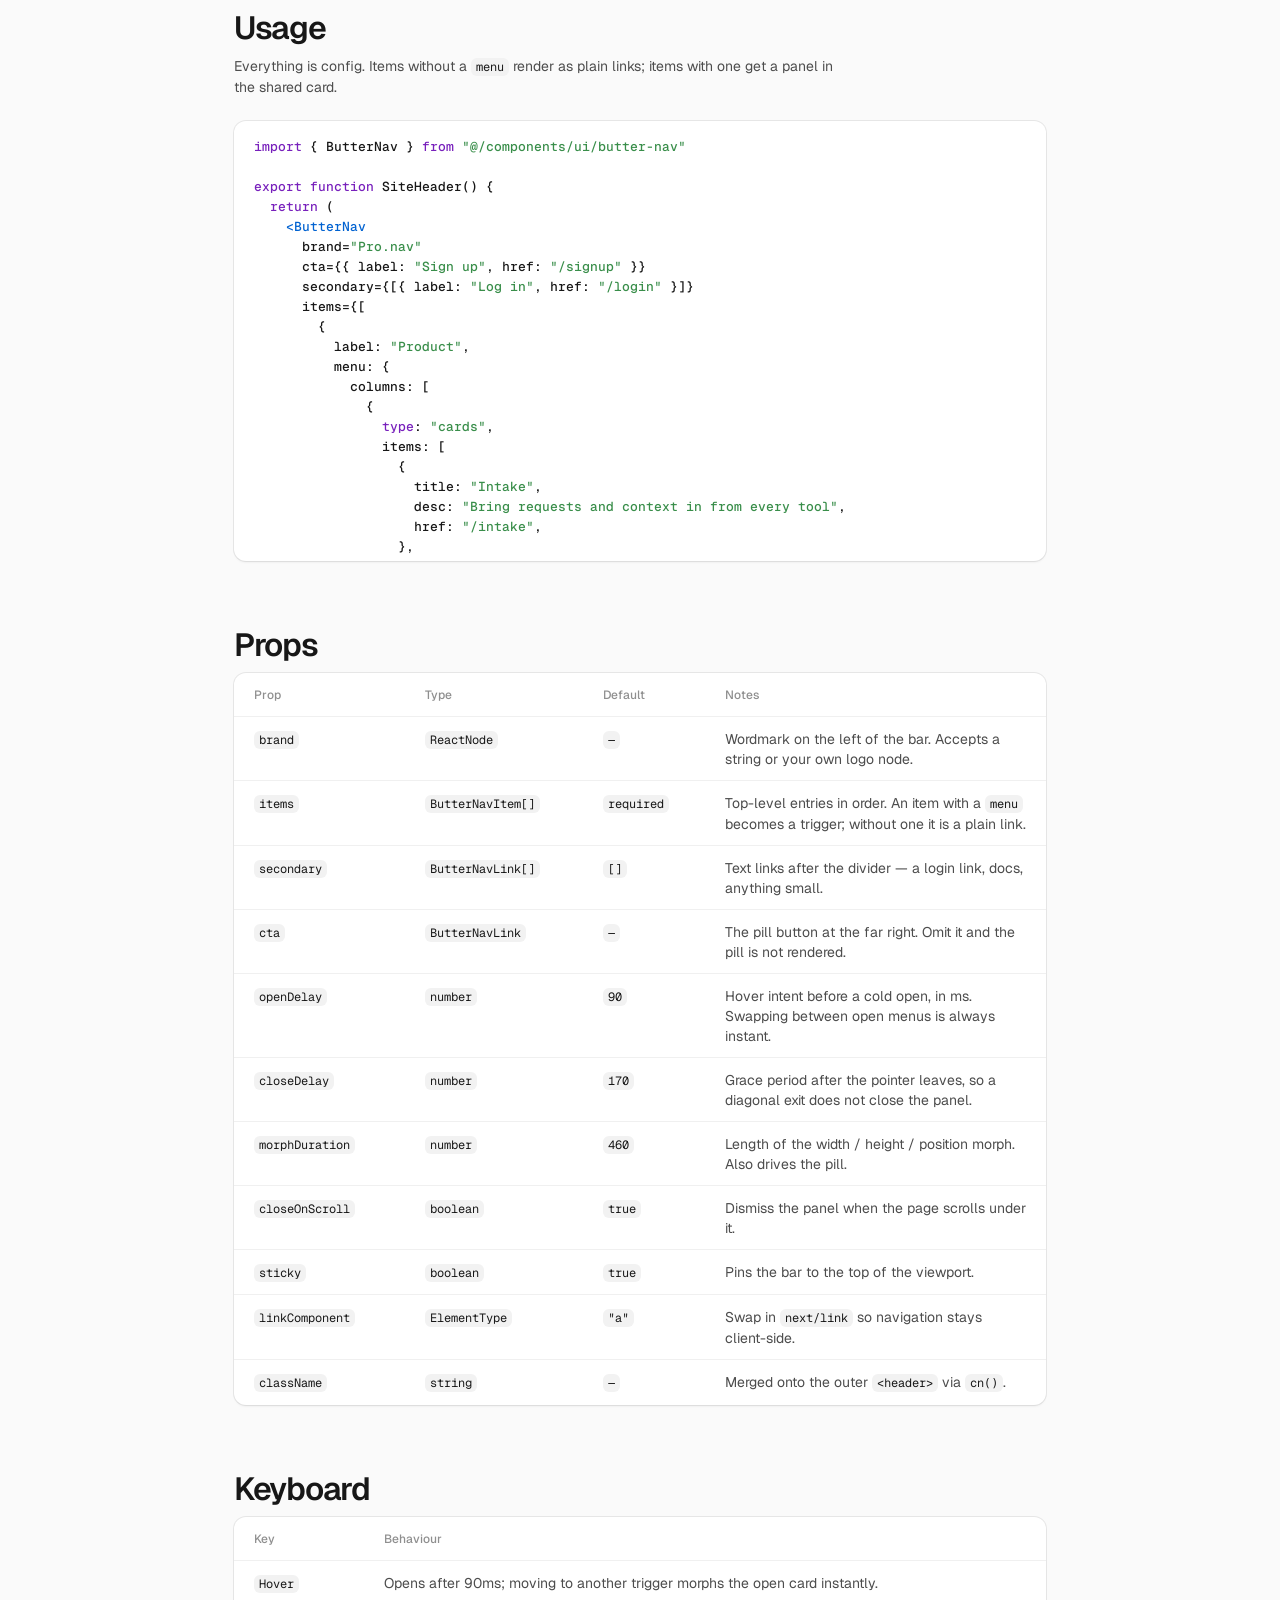
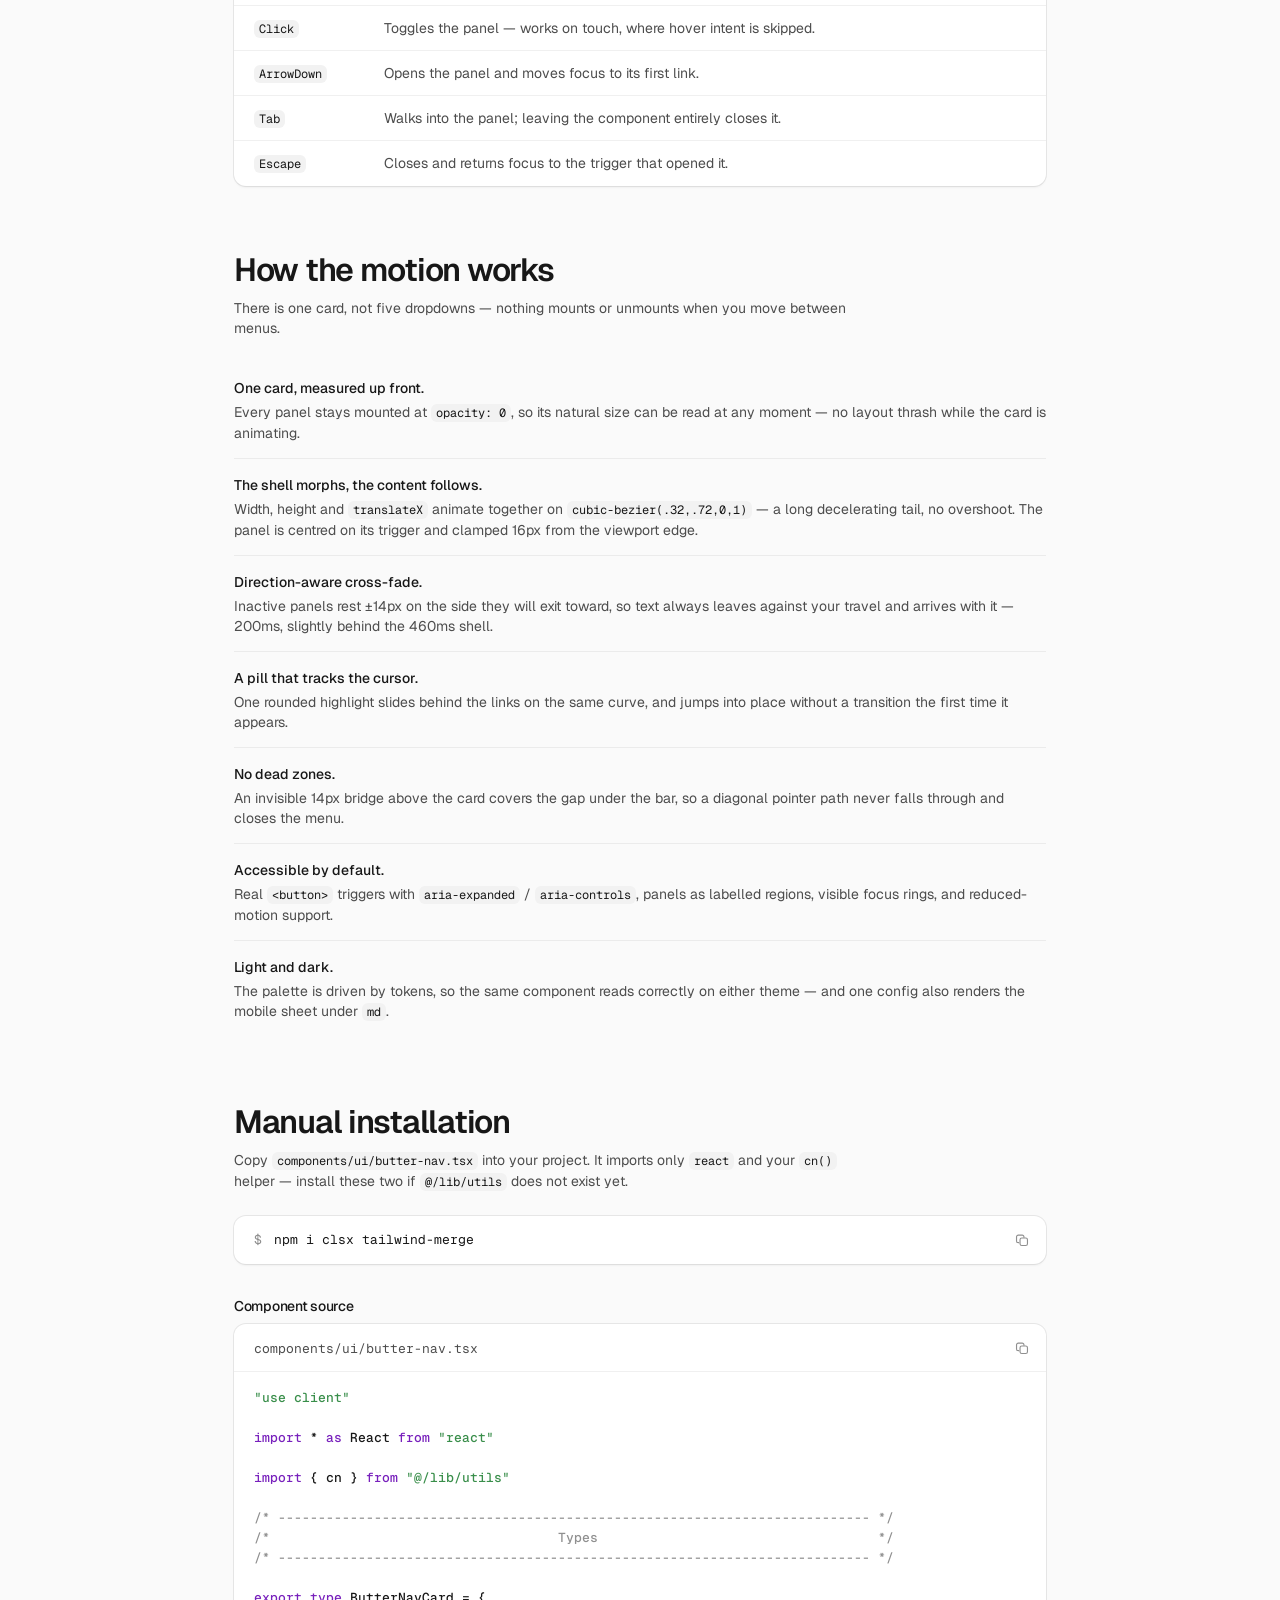
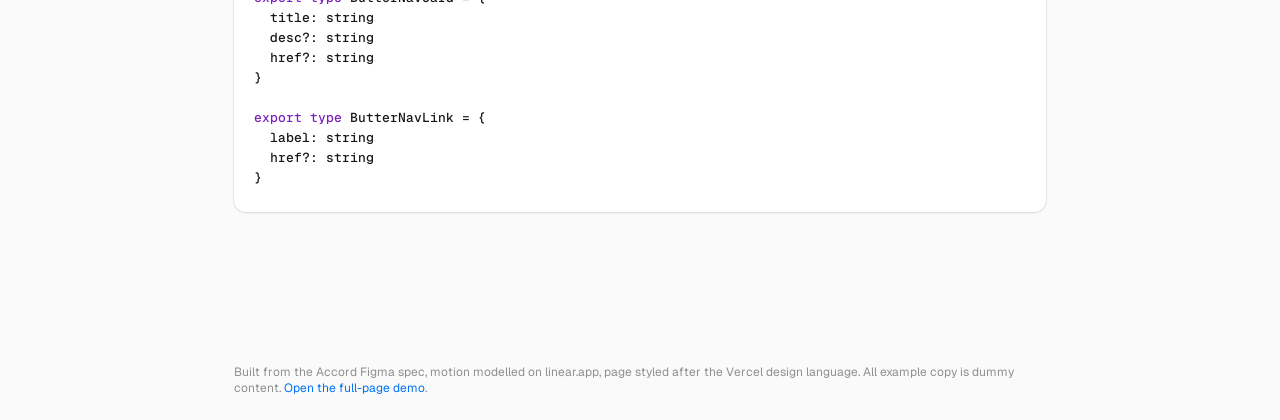
==== commit 6eaa22a8: "cool" ====
--- a/index.html
+++ b/index.html
@@ -78,6 +78,8 @@
         --header-height: 64px;
 
         --swift: cubic-bezier(0.175, 0.885, 0.32, 1.1);
+        --ease-out: cubic-bezier(0.23, 1, 0.32, 1);
+        --press: 160ms;
 
         color-scheme: light;
       }
@@ -144,14 +146,20 @@
         box-sizing: border-box;
       }
 
-      /* Hover transitions must not replay when the whole palette swaps. */
-      .theme-switching * {
+      /* Hover transitions must not replay when the whole palette swaps —
+         except the toggle thumb, whose slide IS the feedback for that click. */
+      .theme-switching *:not(.theme__thumb) {
         transition: none !important;
       }
 
       html {
-        scroll-behavior: smooth;
         scroll-padding-top: 96px;
+      }
+
+      @media (prefers-reduced-motion: no-preference) {
+        html {
+          scroll-behavior: smooth;
+        }
       }
 
       body {
@@ -216,6 +224,7 @@
       /* ------------------------------------------------------ theme toggle */
 
       .theme {
+        position: relative;
         display: flex;
         gap: 2px;
         margin-left: auto;
@@ -224,7 +233,24 @@
         box-shadow: var(--shadow-border);
       }
 
+      /* One thumb slides between the three segments — a transform, so the
+         selection reads as one object moving rather than two states blinking. */
+      .theme__thumb {
+        position: absolute;
+        top: 2px;
+        left: 2px;
+        width: 28px;
+        height: 28px;
+        border-radius: 9999px;
+        background: var(--bg-200);
+        box-shadow: var(--shadow-border);
+        transform: translate3d(0, 0, 0);
+        transition: transform 200ms var(--ease-out);
+      }
+
       .theme button {
+        position: relative;
+        z-index: 1;
         display: grid;
         place-items: center;
         width: 28px;
@@ -235,16 +261,22 @@
         background: transparent;
         color: var(--text-300);
         cursor: pointer;
-      }
-
-      .theme button:hover {
+        transition: color 150ms ease, transform var(--press) var(--ease-out);
+      }
+
+      .theme button[aria-pressed="true"] {
         color: var(--text-100);
       }
 
-      .theme button[aria-pressed="true"] {
-        background: var(--bg-200);
-        color: var(--text-100);
-        box-shadow: var(--shadow-border);
+      .theme button:active {
+        transform: scale(0.92);
+        transition-duration: 100ms;
+      }
+
+      @media (hover: hover) and (pointer: fine) {
+        .theme button:hover {
+          color: var(--text-100);
+        }
       }
 
       /* ------------------------------------------------------------ layout */
@@ -345,12 +377,20 @@
         line-height: 14px;
         cursor: pointer;
         box-shadow: var(--shadow-border);
-        transition: background-color 0.15s linear, color 0.15s linear;
-      }
-
-      .btn:hover {
-        background: var(--hover);
-        color: var(--text-100);
+        transition: background-color 0.15s ease, color 0.15s ease,
+          transform var(--press) var(--ease-out);
+      }
+
+      .btn:active {
+        transform: scale(0.97);
+        transition-duration: 100ms;
+      }
+
+      @media (hover: hover) and (pointer: fine) {
+        .btn:hover {
+          background: var(--hover);
+          color: var(--text-100);
+        }
       }
 
       .btn--primary {
@@ -359,9 +399,11 @@
         box-shadow: none;
       }
 
-      .btn--primary:hover {
-        background: var(--text-200);
-        color: var(--bg-200);
+      @media (hover: hover) and (pointer: fine) {
+        .btn--primary:hover {
+          background: var(--text-200);
+          color: var(--bg-200);
+        }
       }
 
       .note {
@@ -399,12 +441,20 @@
         font-size: 14px;
         line-height: 14px;
         cursor: pointer;
-        transition: background-color 0.15s linear, color 0.15s linear;
-      }
-
-      .tab:hover {
-        background: var(--hover);
-        color: var(--text-100);
+        transition: background-color 0.15s ease, color 0.15s ease,
+          transform var(--press) var(--ease-out);
+      }
+
+      .tab:active {
+        transform: scale(0.97);
+        transition-duration: 100ms;
+      }
+
+      @media (hover: hover) and (pointer: fine) {
+        .tab:hover {
+          background: var(--hover);
+          color: var(--text-100);
+        }
       }
 
       .tab[aria-selected="true"] {
@@ -483,12 +533,41 @@
         background: transparent;
         color: var(--text-300);
         cursor: pointer;
-        transition: background-color 0.15s linear, color 0.15s linear;
-      }
-
-      .icon-btn:hover {
-        background: var(--hover);
-        color: var(--text-100);
+        transition: background-color 0.15s ease, color 0.15s ease,
+          transform var(--press) var(--ease-out);
+      }
+
+      .icon-btn:active {
+        transform: scale(0.92);
+        transition-duration: 100ms;
+      }
+
+      .icon-btn.is-done {
+        color: var(--accent);
+      }
+
+      /* The swapped-in tick is a newly rendered element, so @starting-style
+         gives it an entry transition without a keyframe restart. */
+      .icon-btn.is-done svg,
+      .btn.is-done svg {
+        transform: scale(1);
+        opacity: 1;
+        transition: transform 200ms var(--ease-out), opacity 150ms linear;
+      }
+
+      @starting-style {
+        .icon-btn.is-done svg,
+        .btn.is-done svg {
+          transform: scale(0.85);
+          opacity: 0;
+        }
+      }
+
+      @media (hover: hover) and (pointer: fine) {
+        .icon-btn:hover {
+          background: var(--hover);
+          color: var(--text-100);
+        }
       }
 
       /* ------------------------------------------------------------ tables */
@@ -640,6 +719,27 @@
         color: var(--text-300);
       }
 
+      /* Gentler, not none: colour and opacity stay, movement goes. */
+      @media (prefers-reduced-motion: reduce) {
+        .theme__thumb,
+        .toast {
+          transition-property: opacity !important;
+          transition-duration: 150ms !important;
+        }
+
+        .btn:active,
+        .tab:active,
+        .icon-btn:active,
+        .theme button:active {
+          transform: none !important;
+        }
+
+        .icon-btn.is-done svg,
+        .btn.is-done svg {
+          transition-property: opacity !important;
+        }
+      }
+
       @media (max-width: 600px) {
         main {
           padding: 40px 16px 96px;
@@ -665,6 +765,7 @@
         <span class="crumb">registry / <b>butter-nav</b></span>
 
         <div class="theme" role="group" aria-label="Theme">
+          <span class="theme__thumb" aria-hidden="true"></span>
           <button type="button" data-theme-set="light" aria-pressed="false" title="Light">
             <svg width="14" height="14" viewBox="0 0 16 16" fill="none" aria-hidden="true">
               <circle cx="8" cy="8" r="3.25" stroke="currentColor" stroke-width="1.3"/>
@@ -907,6 +1008,7 @@
       const THEME_KEY = "butter-nav:theme";
       const frame = document.getElementById("preview-frame");
       const favicon = document.getElementById("favicon");
+      const thumb = document.querySelector(".theme__thumb");
       const systemDark = window.matchMedia("(prefers-color-scheme: dark)");
 
       // The tab dot inverts with the resolved theme.
@@ -947,12 +1049,15 @@
           else localStorage.setItem(THEME_KEY, mode);
         } catch (error) {}
 
+        const order = ["light", "system", "dark"];
         document.querySelectorAll("[data-theme-set]").forEach((button) => {
           button.setAttribute(
             "aria-pressed",
             String(button.dataset.themeSet === mode)
           );
         });
+        thumb.style.transform =
+          "translate3d(" + order.indexOf(mode) * 30 + "px, 0, 0)";
 
         paintFavicon(mode);
 
@@ -1203,6 +1308,31 @@
         toastTimer = setTimeout(() => toast.classList.remove("show"), 1800);
       }
 
+      const CHECK_ICON =
+        '<svg width="14" height="14" viewBox="0 0 16 16" fill="none" aria-hidden="true">' +
+        '<path d="M3.5 8.5l3 3 6-6.5" stroke="currentColor" stroke-width="1.6" ' +
+        'stroke-linecap="round" stroke-linejoin="round"/></svg>';
+
+      // Swaps the icon for a tick, then restores it. Re-clicking simply
+      // restarts the timer — nothing to interrupt mid-flight.
+      function confirmOn(button) {
+        if (!button) return;
+        const icon = button.querySelector("svg");
+        if (!icon) return;
+
+        if (!button.dataset.icon) button.dataset.icon = icon.outerHTML;
+        clearTimeout(button._restore);
+
+        icon.outerHTML = CHECK_ICON;
+        button.classList.add("is-done");
+
+        button._restore = setTimeout(() => {
+          const current = button.querySelector("svg");
+          if (current) current.outerHTML = button.dataset.icon;
+          button.classList.remove("is-done");
+        }, 1400);
+      }
+
       async function copy(text, label) {
         try {
           await navigator.clipboard.writeText(text);
@@ -1222,6 +1352,7 @@
       document.querySelectorAll("[data-copy]").forEach((button) => {
         button.addEventListener("click", () => {
           const kind = button.dataset.copy;
+          confirmOn(button);
           if (kind === "cli") copy(currentCli, "Install command copied");
           else if (kind === "prompt")
             copy(
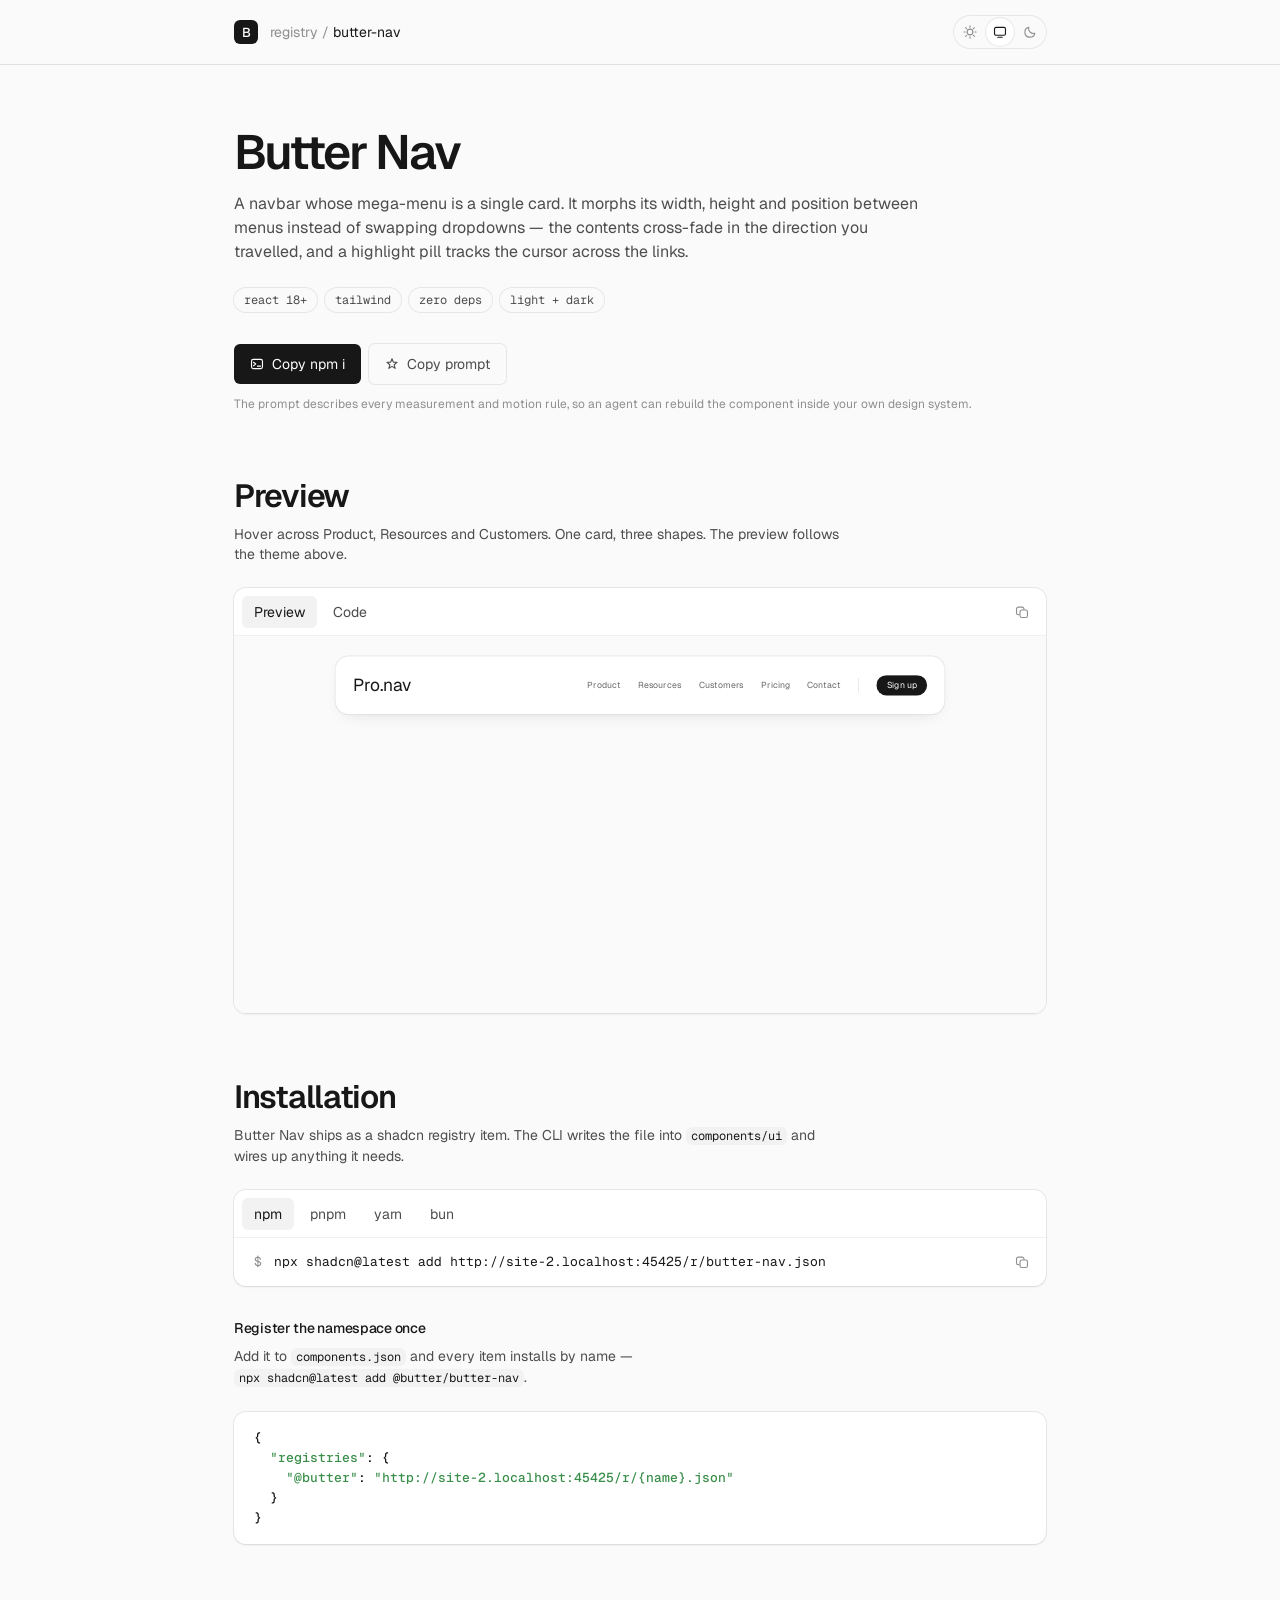
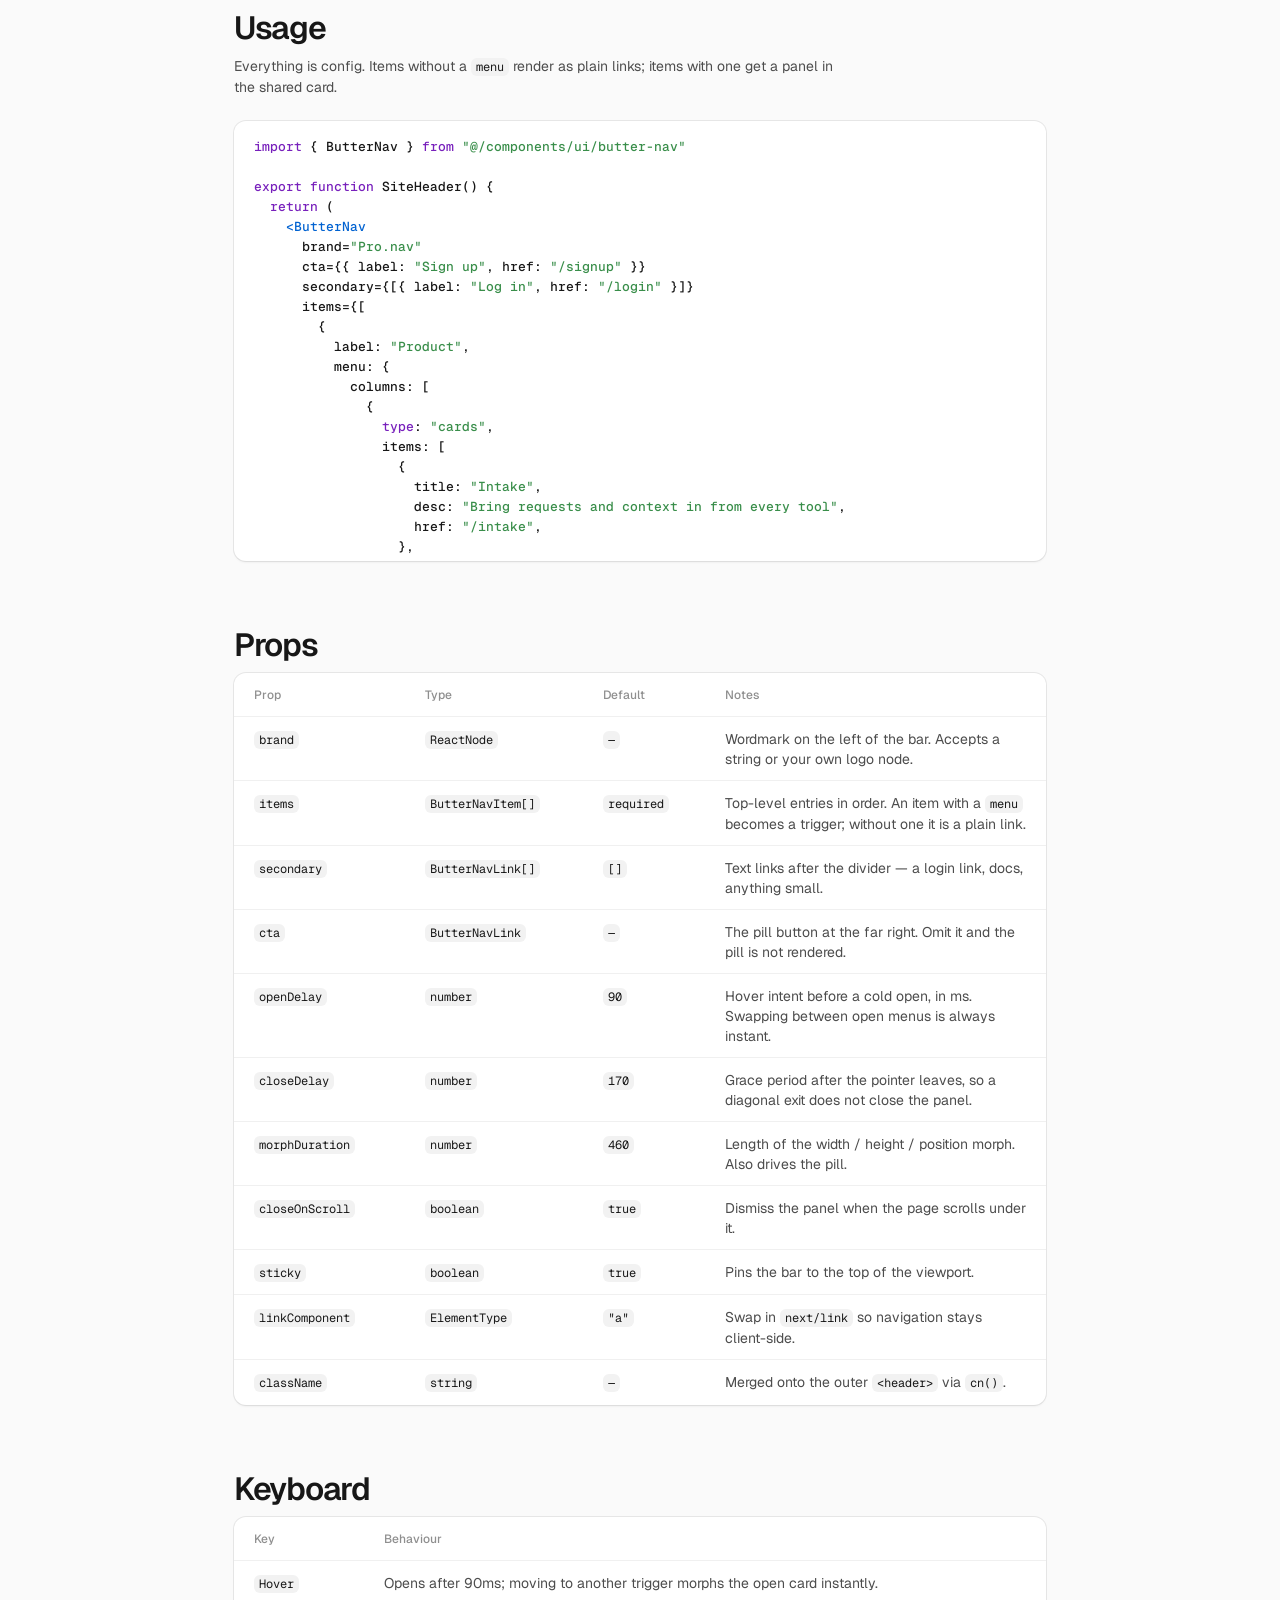
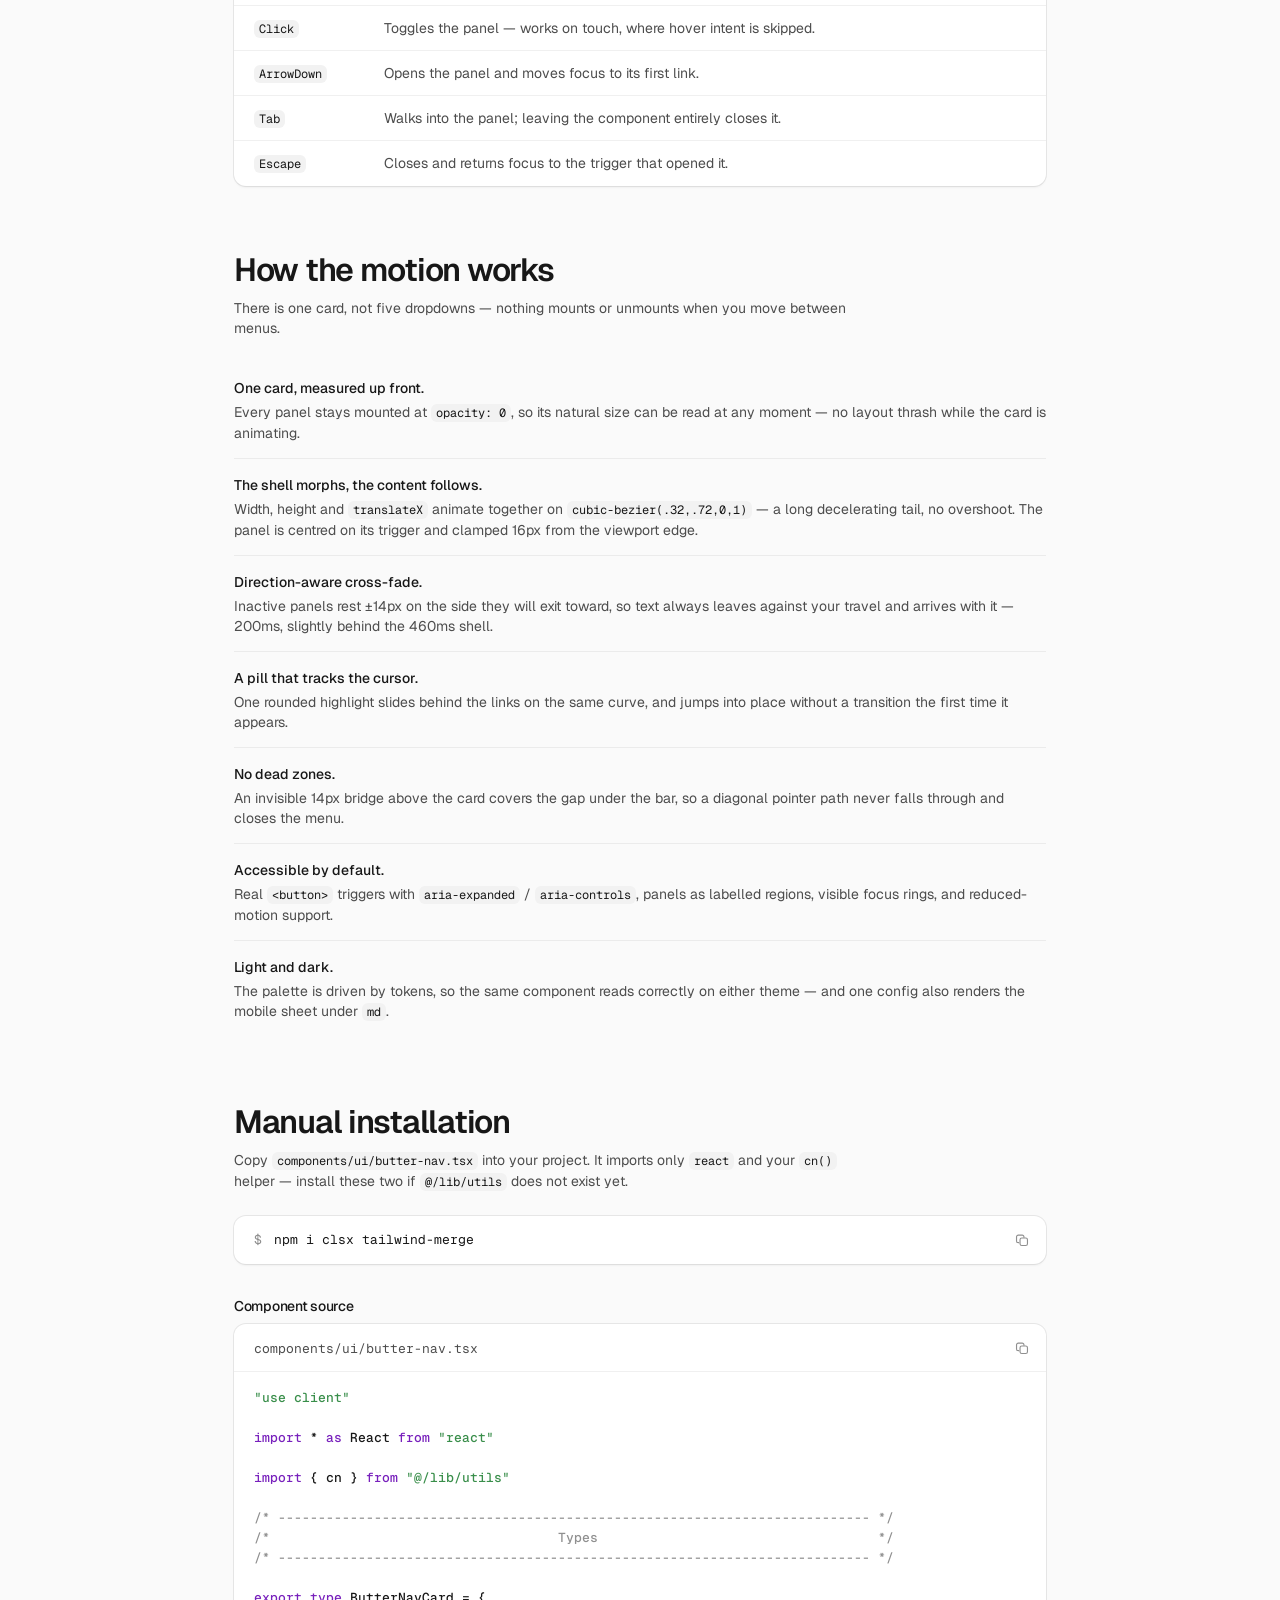
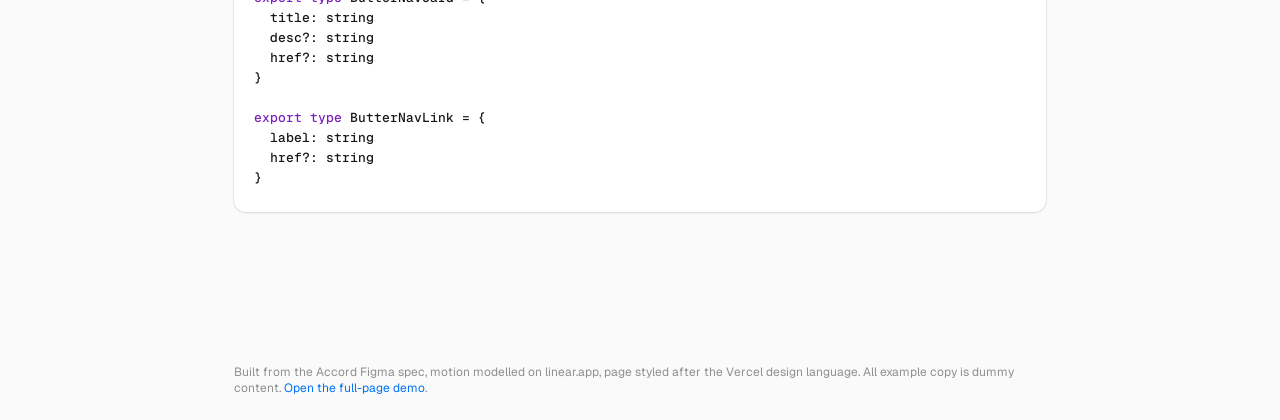
==== commit 84285b28: "ALIGN" ====
--- a/index.html
+++ b/index.html
@@ -27,7 +27,8 @@
       // Applied before first paint so the page never flashes the wrong theme.
       (function () {
         try {
-          var saved = localStorage.getItem("butter-nav:theme");
+          var param = new URLSearchParams(location.search).get("theme");
+          var saved = param || localStorage.getItem("butter-nav:theme");
           if (saved === "light" || saved === "dark") {
             document.documentElement.dataset.theme = saved;
           }
@@ -231,6 +232,7 @@
         padding: 2px;
         border-radius: 9999px;
         box-shadow: var(--shadow-border);
+        flex-shrink: 0;
       }
 
       /* One thumb slides between the three segments — a transform, so the
@@ -246,6 +248,7 @@
         box-shadow: var(--shadow-border);
         transform: translate3d(0, 0, 0);
         transition: transform 200ms var(--ease-out);
+        flex-shrink: 0;
       }
 
       .theme button {
@@ -262,6 +265,19 @@
         color: var(--text-300);
         cursor: pointer;
         transition: color 150ms ease, transform var(--press) var(--ease-out);
+        flex-shrink: 0;
+      }
+
+      .sr-only {
+        position: absolute;
+        width: 1px;
+        height: 1px;
+        padding: 0;
+        margin: -1px;
+        overflow: hidden;
+        clip: rect(0, 0, 0, 0);
+        white-space: nowrap;
+        border: 0;
       }
 
       .theme button[aria-pressed="true"] {
@@ -771,7 +787,6 @@
               <circle cx="8" cy="8" r="3.25" stroke="currentColor" stroke-width="1.3"/>
               <path d="M8 1v1.5M8 13.5V15M15 8h-1.5M2.5 8H1M12.95 3.05l-1.06 1.06M4.11 11.89l-1.06 1.06M12.95 12.95l-1.06-1.06M4.11 4.11L3.05 3.05" stroke="currentColor" stroke-width="1.3" stroke-linecap="round"/>
             </svg>
-            <span class="sr-only"></span>
           </button>
           <button type="button" data-theme-set="system" aria-pressed="true" title="System">
             <svg width="14" height="14" viewBox="0 0 16 16" fill="none" aria-hidden="true">
@@ -1025,6 +1040,10 @@
 
       function readTheme() {
         try {
+          const param = new URLSearchParams(location.search).get("theme");
+          if (param === "light" || param === "dark" || param === "system") {
+            return param;
+          }
           return localStorage.getItem(THEME_KEY) || "system";
         } catch (error) {
           return "system";
